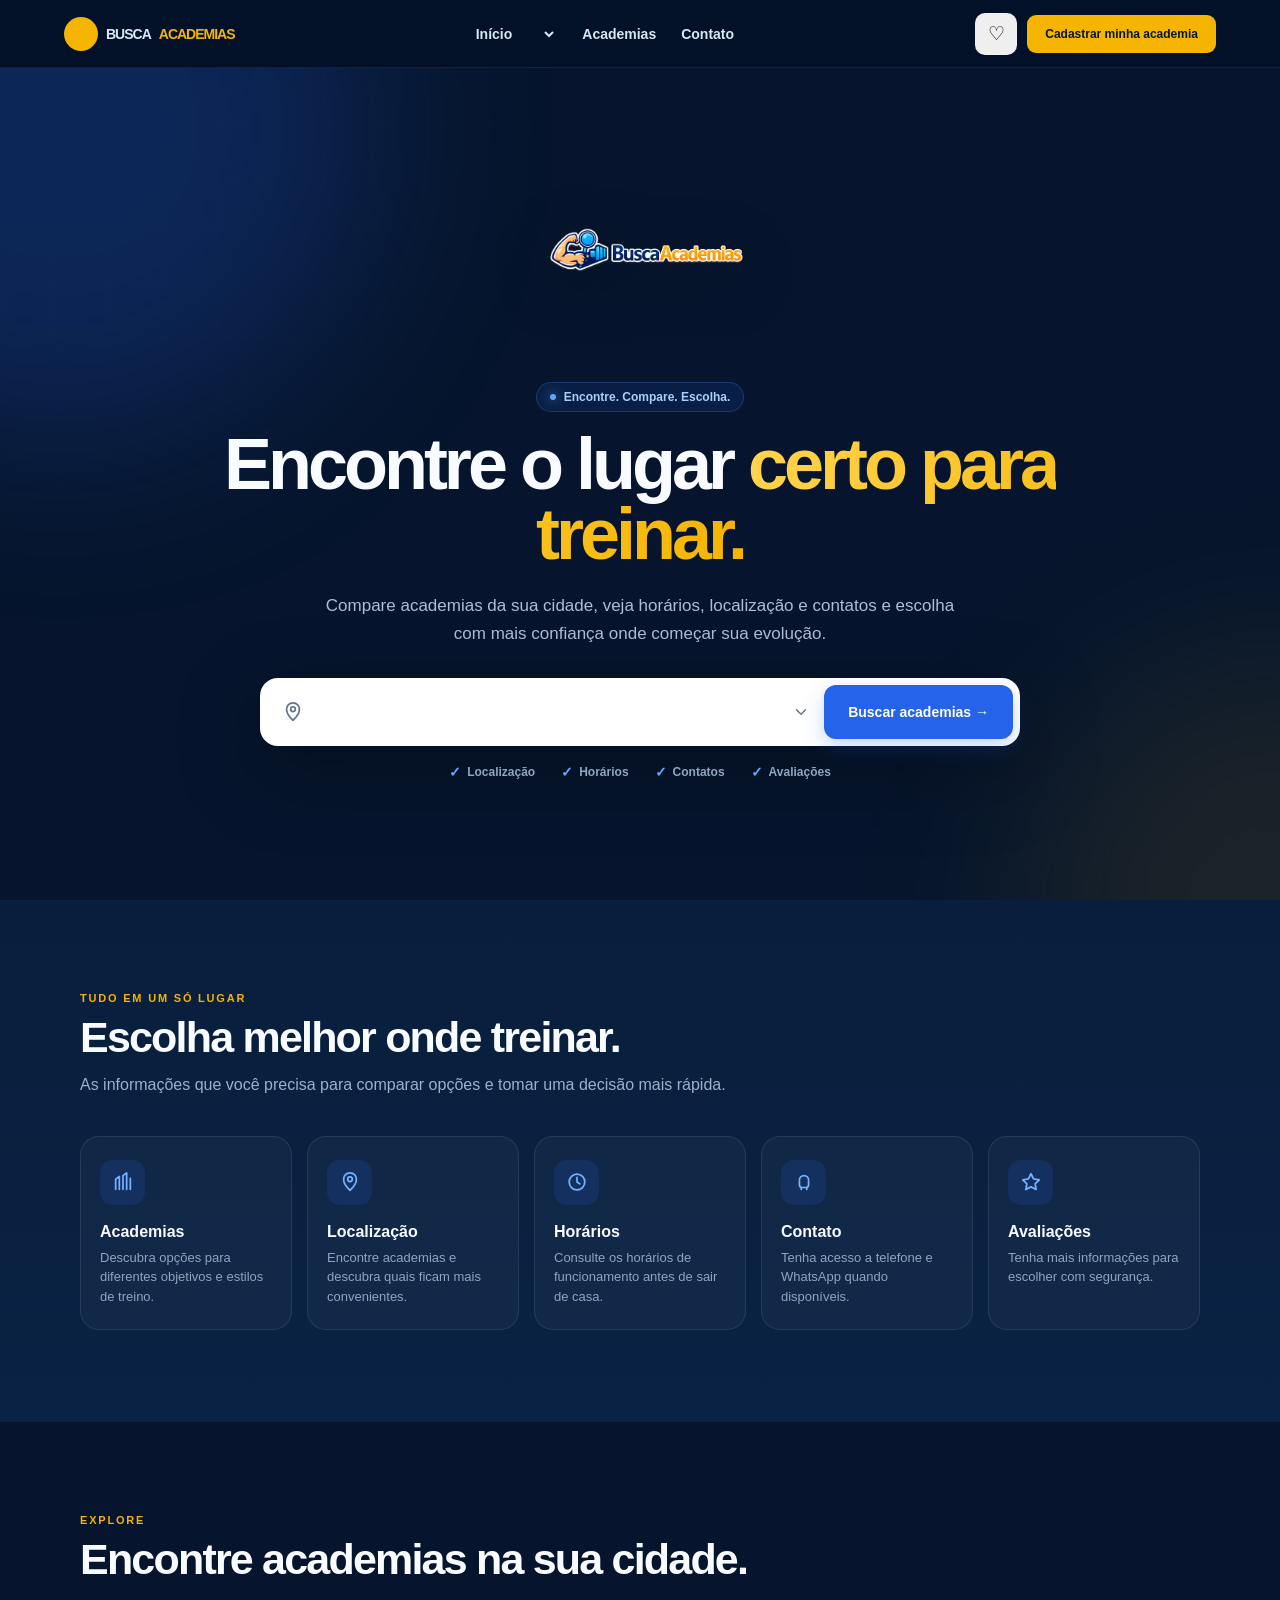
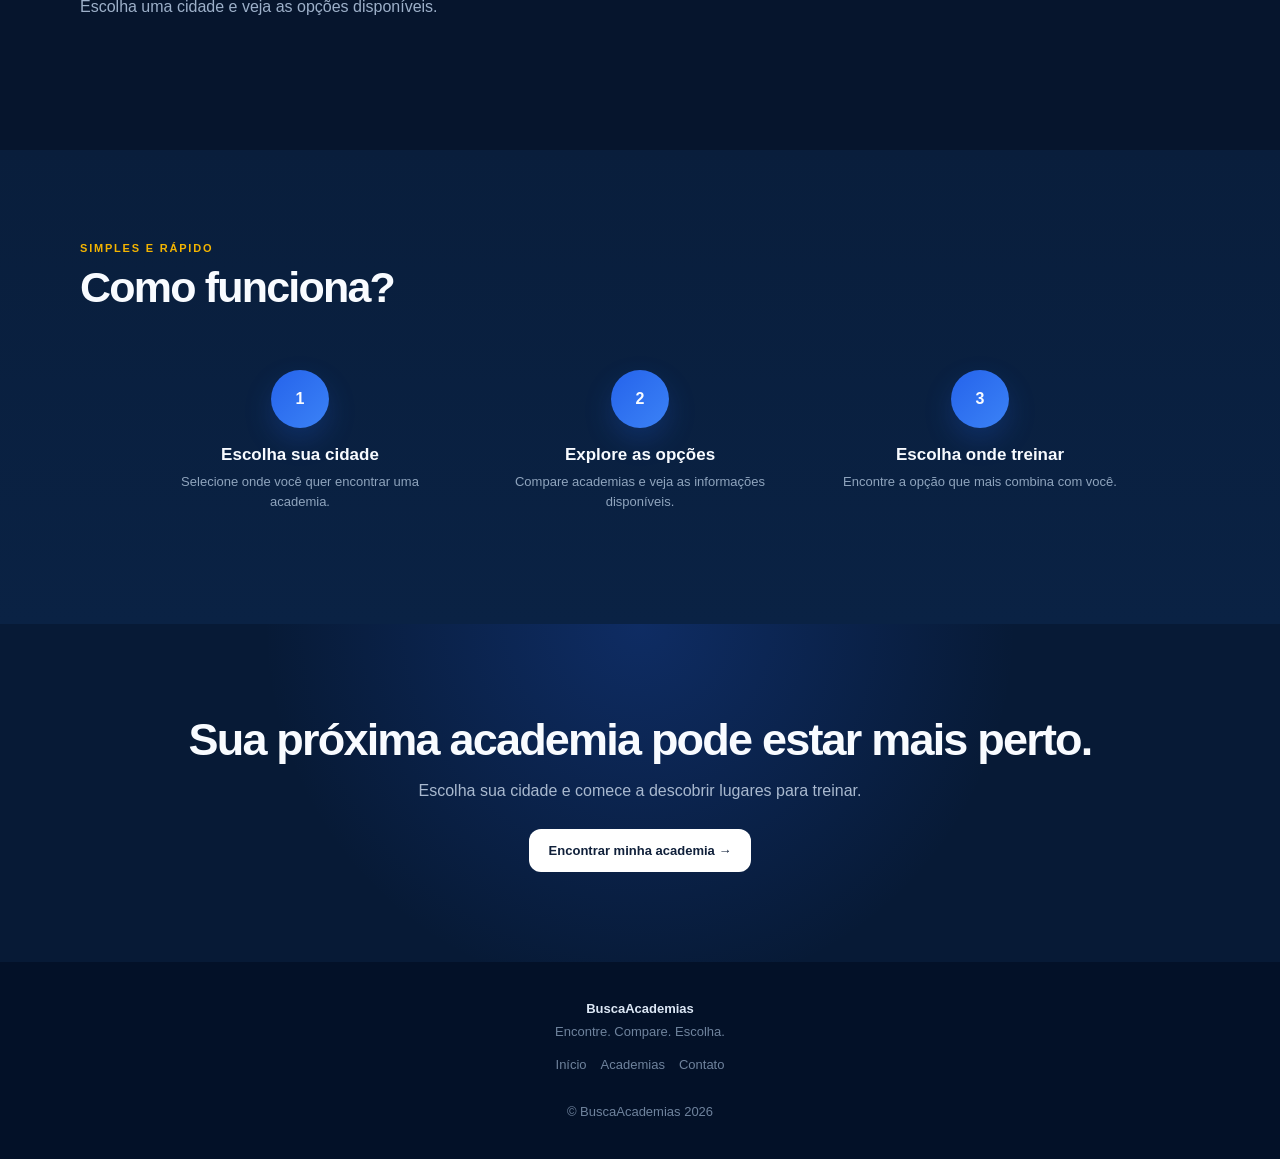
==== index.html @ 65a68eb3 "Update index.html" ====
<!DOCTYPE html>
<html lang="pt-BR">

<head>
<meta charset="UTF-8">
<meta name="viewport" content="width=device-width, initial-scale=1.0">

<meta
    name="description"
    content="Encontre academias na sua cidade. Compare localização, horários, contatos e avaliações."
>

<title>BuscaAcademias | Encontre onde treinar</title>

<link rel="stylesheet" href="assets/css/style.css">
</head>


<body>


<nav class="menu">

  <a href="index.html" class="logoMenu">
    <span class="logoIcon">⌖</span>
    BUSCA<span>ACADEMIAS</span>
  </a>

  <ul>

    <li>
      <a href="index.html">Início</a>
    </li>

    <li>
      <select id="cidade" onchange="abrirCidade(this.value)" aria-label="Escolha uma cidade">
      </select>
    </li>

    <li>
      <a href="#academias">Academias</a>
    </li>

    <li>
      <a href="#contato">Contato</a>
    </li>

  </ul>

  <div class="menuDireita">

    <button
      type="button"
      class="favoritoMenu"
      aria-label="Favoritar esta cidade"
      onclick="alternarFavorito()"
    >
      ♡
    </button>

    <a href="#contato" class="cadastrar">
      Cadastrar minha academia
    </a>

  </div>

</nav>



<main>


<section class="hero" id="buscar">

  <div class="gridGlow"></div>

  <div class="heroContent">

    <div class="logoCentral">
      <img src="logo.png" alt="BuscaAcademias">
    </div>

    <div class="badge">
      <i></i>
      Encontre. Compare. Escolha.
    </div>

    <h1>
      Encontre o lugar
      <span>certo para treinar.</span>
    </h1>

    <p class="heroText">
      Compare academias da sua cidade, veja horários, localização
      e contatos e escolha com mais confiança onde começar sua evolução.
    </p>

    <div class="searchBox">

      <div class="searchIcon" aria-hidden="true">
        <svg viewBox="0 0 24 24">
          <path d="M12 21s7-6.2 7-12A7 7 0 0 0 5 9c0 5.8 7 12 7 12Z"/>
          <circle cx="12" cy="9" r="2.5"/>
        </svg>
      </div>

      <select id="cidadePrincipal" aria-label="Escolha sua cidade">
      </select>

      <button class="searchBtn" onclick="buscarAcademias()">
        Buscar academias →
      </button>

    </div>

    <div class="trust">
      <span><b>✓</b> Localização</span>
      <span><b>✓</b> Horários</span>
      <span><b>✓</b> Contatos</span>
      <span><b>✓</b> Avaliações</span>
    </div>

  </div>

</section>



<section class="section dark">

  <div class="sectionHead">
    <div class="kicker">Tudo em um só lugar</div>
    <h2>Escolha melhor onde treinar.</h2>
    <p>As informações que você precisa para comparar opções e tomar uma decisão mais rápida.</p>
  </div>

  <div class="features">

    <article class="feature">
      <div class="icon">
        <svg viewBox="0 0 24 24"><path d="M4 20V9l4-3v14M12 20V5l4-3v18M20 20V8"/></svg>
      </div>
      <h3>Academias</h3>
      <p>Descubra opções para diferentes objetivos e estilos de treino.</p>
    </article>

    <article class="feature">
      <div class="icon">
        <svg viewBox="0 0 24 24">
          <path d="M12 21s7-6.2 7-12A7 7 0 0 0 5 9c0 5.8 7 12 7 12Z"/>
          <circle cx="12" cy="9" r="2.5"/>
        </svg>
      </div>
      <h3>Localização</h3>
      <p>Encontre academias e descubra quais ficam mais convenientes.</p>
    </article>

    <article class="feature">
      <div class="icon">
        <svg viewBox="0 0 24 24"><circle cx="12" cy="12" r="8.5"/><path d="M12 7v5l3 2"/></svg>
      </div>
      <h3>Horários</h3>
      <p>Consulte os horários de funcionamento antes de sair de casa.</p>
    </article>

    <article class="feature">
      <div class="icon">
        <svg viewBox="0 0 24 24">
          <path d="M7 10a5 5 0 0 1 10 0v5a3 3 0 0 1-3 3H10a3 3 0 0 1-3-3v-5Z"/>
          <path d="M9 18v2M15 18v2"/>
        </svg>
      </div>
      <h3>Contato</h3>
      <p>Tenha acesso a telefone e WhatsApp quando disponíveis.</p>
    </article>

    <article class="feature">
      <div class="icon">
        <svg viewBox="0 0 24 24"><path d="m12 3 2.8 5.7 6.2.9-4.5 4.4 1.1 6.2-5.6-2.9-5.6 2.9 1.1-6.2L3 9.6l6.2-.9L12 3Z"/></svg>
      </div>
      <h3>Avaliações</h3>
      <p>Tenha mais informações para escolher com segurança.</p>
    </article>

  </div>

</section>



<section class="section" id="academias">

  <div class="sectionHead">
    <div class="kicker">Explore</div>
    <h2>Encontre academias na sua cidade.</h2>
    <p>Escolha uma cidade e veja as opções disponíveis.</p>
  </div>

  <div class="cities" id="citiesGrid">
  </div>

</section>



<section class="section dark" id="como-funciona">

  <div class="sectionHead">
    <div class="kicker">Simples e rápido</div>
    <h2>Como funciona?</h2>
  </div>

  <div class="steps">

    <article class="step">
      <div class="number">1</div>
      <h3>Escolha sua cidade</h3>
      <p>Selecione onde você quer encontrar uma academia.</p>
    </article>

    <article class="step">
      <div class="number">2</div>
      <h3>Explore as opções</h3>
      <p>Compare academias e veja as informações disponíveis.</p>
    </article>

    <article class="step">
      <div class="number">3</div>
      <h3>Escolha onde treinar</h3>
      <p>Encontre a opção que mais combina com você.</p>
    </article>

  </div>

</section>



<section class="cta" id="contato">

  <h2>Sua próxima academia pode estar mais perto.</h2>

  <p>Escolha sua cidade e comece a descobrir lugares para treinar.</p>

  <a class="ctaBtn" href="#buscar">
    Encontrar minha academia →
  </a>

</section>


</main>



<footer>

  <strong>BuscaAcademias</strong>
  <br>
  Encontre. Compare. Escolha.

  <nav aria-label="Links do rodapé">
    <a href="index.html">Início</a>
    <a href="#academias">Academias</a>
    <a href="#contato">Contato</a>
  </nav>

  <br>
  ©️ BuscaAcademias 2026

</footer>


<script src="assets/js/cidades-data.js"></script>
<script src="assets/js/site.js"></script>

</body>
</html>
---- assets/css/style.css ----
:root{
  --bg:#06152d;
  --bg2:#081d3b;
  --panel:#0c2549;
  --panel2:#102f59;
  --text:#f8fbff;
  --muted:#9db0c9;
  --blue:#2563eb;
  --blue2:#3b82f6;
  --yellow:#f4b400;
  --yellow2:#ffc928;
  --line:rgba(255,255,255,.09);
  --shadow:0 24px 80px rgba(0,0,0,.34);
}

*{
  margin:0;
  padding:0;
  box-sizing:border-box;
}

html{
  scroll-behavior:smooth;
}

body{
  font-family:Arial, Helvetica, sans-serif;
  background:var(--bg);
  color:var(--text);
  overflow-x:hidden;
}

a{
  text-decoration:none;
  color:inherit;
}

button,
select,
input{
  font:inherit;
}

button{
  cursor:pointer;
}

.menu{
  position:sticky;
  top:0;
  z-index:1000;
  min-height:68px;
  padding:0 5%;
  display:flex;
  align-items:center;
  justify-content:space-between;
  background:rgba(3,17,40,.94);
  backdrop-filter:blur(16px);
  border-bottom:1px solid rgba(255,255,255,.07);
}

.logoMenu{
  display:flex;
  align-items:center;
  gap:8px;
  font-size:25px;
  font-weight:900;
  letter-spacing:-1px;
  white-space:nowrap;
}

.logoIcon{
  width:34px;
  height:34px;
  display:grid;
  place-items:center;
  border-radius:50%;
  background:var(--yellow);
  color:#06162f;
  font-size:18px;
}

.logoMenu span{
  color:var(--yellow);
}

.menu ul{
  list-style:none;
  display:flex;
  align-items:center;
  justify-content:center;
  gap:25px;
  margin-left:auto;
  margin-right:auto;
}

.menu a,
#cidade{
  color:#dbe6f5;
  font-size:14px;
  font-weight:700;
  transition:.2s;
}

.menu a:hover{
  color:var(--yellow);
}

.menu a.ativo{
  color:var(--yellow);
}

#cidade{
  background:transparent;
  border:none;
  outline:none;
  cursor:pointer;
}

#cidade option{
  color:#111;
  background:#fff;
}

.menuDireita{
  display:flex;
  align-items:center;
  gap:10px;
}

.favoritoMenu{
  width:42px;
  height:42px;
  display:grid;
  place-items:center;
  border:1px solid rgba(255,255,255,.14);
  border-radius:10px;
  font-size:19px;
  transition:.2s;
}

.favoritoMenu:hover{
  border-color:var(--yellow);
  color:var(--yellow);
}

.favoritoMenu.ativo{
  border-color:var(--yellow);
  color:var(--yellow);
  background:rgba(244,180,0,.12);
}

.cadastrar{
  padding:12px 18px;
  border-radius:9px;
  background:var(--yellow);
  color:#07162e !important;
  font-size:12px !important;
  font-weight:900 !important;
  white-space:nowrap;
}

.cadastrar:hover{
  background:var(--yellow2);
}

.hero{
  position:relative;
  min-height:calc(100vh - 68px);
  display:flex;
  align-items:center;
  justify-content:center;
  padding:70px 20px 90px;
  text-align:center;
  overflow:hidden;
}

.hero:before,
.hero:after{
  content:"";
  position:absolute;
  border-radius:50%;
  pointer-events:none;
  filter:blur(90px);
}

.hero:before{
  width:620px;
  height:620px;
  left:-250px;
  top:-250px;
  background:rgba(37,99,235,.22);
}

.hero:after{
  width:520px;
  height:520px;
  right:-260px;
  bottom:-270px;
  background:rgba(244,180,0,.09);
}

.gridGlow{
  position:absolute;
  inset:0;
  opacity:.32;
  background-image:
    linear-gradient(rgba(255,255,255,.025) 1px, transparent 1px),
    linear-gradient(90deg, rgba(255,255,255,.025) 1px, transparent 1px);
  background-size:54px 54px;
  mask-image:linear-gradient(to bottom, black, transparent 78%);
}

.heroContent{
  position:relative;
  z-index:2;
  width:min(980px,100%);
}

.logoCentral img{
  width:290px;
  max-width:70vw;
  height:auto;
  display:block;
  margin:0 auto 20px;
  filter:drop-shadow(0 14px 30px rgba(0,0,0,.25));
}

.badge{
  display:inline-flex;
  align-items:center;
  gap:8px;
  padding:7px 13px;
  border:1px solid rgba(96,165,250,.22);
  background:rgba(37,99,235,.12);
  border-radius:999px;
  color:#a9ceff;
  font-size:12px;
  font-weight:800;
  margin-bottom:17px;
}

.badge i{
  width:6px;
  height:6px;
  border-radius:50%;
  background:#60a5fa;
  box-shadow:0 0 12px #60a5fa;
}

h1{
  max-width:900px;
  margin:0 auto;
  font-size:clamp(43px,6vw,72px);
  line-height:.98;
  letter-spacing:-4px;
  font-weight:900;
}

h1 span{
  color:var(--yellow);
  background:linear-gradient(90deg,#ffd34d,var(--yellow));
  -webkit-background-clip:text;
  background-clip:text;
  color:transparent;
}

.heroText{
  max-width:650px;
  margin:22px auto 30px;
  color:#aebed3;
  font-size:17px;
  line-height:1.65;
}

.searchBox{
  width:min(760px,100%);
  margin:auto;
  padding:7px;
  display:flex;
  align-items:center;
  text-align:left;
  background:#fff;
  border-radius:18px;
  box-shadow:var(--shadow);
  transition:.25s;
}

.searchBox:focus-within{
  transform:translateY(-2px);
  box-shadow:0 28px 90px rgba(0,0,0,.44);
}

.searchIcon{
  width:52px;
  display:flex;
  align-items:center;
  justify-content:center;
  color:#64748b;
  font-size:21px;
}

.searchBox select{
  flex:1;
  min-width:0;
  height:54px;
  border:0;
  outline:0;
  background:#fff;
  color:#172033;
  font-size:15px;
  font-weight:750;
  appearance:none;
  padding-right:42px;
  background-image:url("data:image/svg+xml,%3Csvg xmlns='http://www.w3.org/2000/svg' width='18' height='18' viewBox='0 0 24 24' fill='none' stroke='%2364758b' stroke-width='2' stroke-linecap='round' stroke-linejoin='round'%3E%3Cpath d='m6 9 6 6 6-6'/%3E%3C/svg%3E");
  background-repeat:no-repeat;
  background-position:right 14px center;
}

.searchBtn{
  height:54px;
  padding:0 24px;
  border:0;
  border-radius:12px;
  background:var(--blue);
  color:#fff;
  font-weight:850;
  font-size:14px;
  transition:.2s;
  box-shadow:0 8px 20px rgba(37,99,235,.25);
}

.searchBtn:hover{
  background:var(--blue2);
  transform:translateY(-1px);
}

.trust{
  margin-top:18px;
  display:flex;
  justify-content:center;
  flex-wrap:wrap;
  gap:18px 26px;
  color:#8fa5c1;
  font-size:12px;
  font-weight:650;
}

.trust span{
  display:inline-flex;
  align-items:center;
  gap:6px;
}

.trust b{
  color:#65a8ff;
  font-size:14px;
}

.section{
  padding:92px 6%;
}

.section.dark{
  background:linear-gradient(180deg,#091e3c,#0a2244);
}

.sectionHead{
  max-width:1120px;
  margin:0 auto 38px;
}

.kicker{
  color:var(--yellow);
  text-transform:uppercase;
  letter-spacing:1.8px;
  font-size:11px;
  font-weight:900;
}

.sectionHead h2{
  margin-top:9px;
  font-size:clamp(30px,4vw,43px);
  letter-spacing:-1.8px;
}

.sectionHead p{
  margin-top:10px;
  max-width:650px;
  color:var(--muted);
  line-height:1.6;
}

.features{
  max-width:1120px;
  margin:auto;
  display:grid;
  grid-template-columns:repeat(5,1fr);
  gap:15px;
}

.feature{
  padding:23px 19px;
  background:rgba(255,255,255,.035);
  border:1px solid var(--line);
  border-radius:19px;
  transition:.25s;
  min-height:185px;
}

.feature:hover{
  transform:translateY(-6px);
  border-color:rgba(96,165,250,.25);
  background:rgba(255,255,255,.055);
}

.icon{
  width:45px;
  height:45px;
  border-radius:13px;
  display:grid;
  place-items:center;
  background:rgba(37,99,235,.15);
  color:#75b2ff;
  margin-bottom:18px;
  font-size:20px;
}

.icon svg,
.cityIcon svg,
.searchIcon svg{
  width:22px;
  height:22px;
  stroke:currentColor;
  fill:none;
  stroke-width:1.9;
  stroke-linecap:round;
  stroke-linejoin:round;
}

.cityIcon svg{
  width:23px;
  height:23px;
}

.searchIcon svg{
  width:22px;
  height:22px;
}

.feature h3{
  font-size:16px;
  margin-bottom:7px;
}

.feature p{
  color:#8fa4be;
  font-size:13px;
  line-height:1.5;
}

.cities{
  max-width:1120px;
  margin:auto;
  display:grid;
  grid-template-columns:repeat(2,1fr);
  gap:18px;
}

.city{
  display:flex;
  align-items:center;
  justify-content:space-between;
  gap:20px;
  padding:25px;
  background:linear-gradient(135deg,#0d294f,#0b2345);
  border:1px solid var(--line);
  border-radius:20px;
  transition:.25s;
}

.city:hover{
  transform:translateY(-4px);
  border-color:rgba(96,165,250,.25);
}

.cityInfo{
  display:flex;
  align-items:center;
  gap:15px;
}

.cityIcon{
  width:55px;
  height:55px;
  display:grid;
  place-items:center;
  border-radius:15px;
  background:#173861;
  font-size:21px;
}

.city h3{
  font-size:18px;
}

.city p{
  margin-top:3px;
  color:#8fa5c0;
  font-size:13px;
}

.cityBtn{
  padding:11px 15px;
  background:var(--blue);
  border-radius:10px;
  font-size:12px;
  font-weight:850;
  white-space:nowrap;
}

.steps{
  max-width:1000px;
  margin:auto;
  display:grid;
  grid-template-columns:repeat(3,1fr);
  gap:20px;
}

.step{
  text-align:center;
  padding:20px 15px;
}

.number{
  width:58px;
  height:58px;
  margin:0 auto 17px;
  border-radius:50%;
  display:grid;
  place-items:center;
  background:linear-gradient(135deg,#2563eb,#3b82f6);
  font-weight:900;
  box-shadow:0 12px 28px rgba(37,99,235,.22);
}

.step h3{
  font-size:17px;
  margin-bottom:7px;
}

.step p{
  color:#8fa4bd;
  font-size:13px;
  line-height:1.55;
}

.cta{
  position:relative;
  overflow:hidden;
  text-align:center;
  padding:90px 20px;
  background:radial-gradient(circle at 50% 0,rgba(37,99,235,.25),transparent 52%),#071a36;
}

.cta h2{
  font-size:clamp(30px,4vw,45px);
  letter-spacing:-1.8px;
}

.cta p{
  max-width:600px;
  margin:12px auto 25px;
  color:#a9b9cf;
  line-height:1.6;
}

.ctaBtn{
  display:inline-flex;
  padding:14px 20px;
  border-radius:12px;
  background:#fff;
  color:#10203a;
  font-weight:850;
  font-size:13px;
  transition:.2s;
}

.ctaBtn:hover{
  transform:translateY(-2px);
  box-shadow:0 15px 35px rgba(0,0,0,.25);
}

footer{
  padding:35px 20px;
  text-align:center;
  background:#031128;
  color:#6f839d;
  font-size:13px;
  line-height:1.8;
}

footer strong{
  color:#dce7f5;
}

footer nav{
  margin-top:10px;
  display:flex;
  justify-content:center;
  flex-wrap:wrap;
  gap:14px;
}

footer nav a:hover{
  color:var(--yellow);
}

@keyframes heroIn{
  from{opacity:0;transform:translateY(14px);}
  to{opacity:1;transform:translateY(0);}
}

.heroContent > *{
  animation:heroIn .7s ease both;
}

.heroContent > *:nth-child(2){animation-delay:.06s;}
.heroContent > *:nth-child(3){animation-delay:.12s;}
.heroContent > *:nth-child(4){animation-delay:.18s;}
.heroContent > *:nth-child(5){animation-delay:.24s;}
.heroContent > *:nth-child(6){animation-delay:.30s;}

.searchBtn:focus-visible,
.menu a:focus-visible,
.cityBtn:focus-visible,
.ctaBtn:focus-visible,
.menu select:focus-visible,
.searchBox select:focus-visible{
  outline:3px solid rgba(96,165,250,.55);
  outline-offset:3px;
}

@media(prefers-reduced-motion:reduce){
  html{scroll-behavior:auto;}
  *,*::before,*::after{animation:none!important;transition:none!important;}
}

@media(max-width:950px){
  .features{grid-template-columns:repeat(2,1fr);}
}

@media(max-width:900px){
  .menu{padding:14px 20px;flex-wrap:wrap;gap:14px;}
  .menu ul{order:3;width:100%;justify-content:center;gap:15px;margin:0;}
  .menuDireita{margin-left:auto;}
}

@media(max-width:700px){
  .menu{height:auto;padding:15px 18px;gap:13px;flex-wrap:wrap;}
  .logoMenu{font-size:21px;}
  .menu ul{width:100%;justify-content:center;gap:13px 18px;}
  .menu a,#cidade{font-size:12px;}
  .cadastrar{padding:10px 12px;font-size:11px !important;}
  .favoritoMenu{width:38px;height:38px;}
  .hero{min-height:auto;padding:54px 17px 70px;}
  .logoCentral img{width:255px;margin-bottom:16px;}
  .badge{margin-bottom:14px;}
  h1{letter-spacing:-2.5px;}
  .heroText{font-size:15px;line-height:1.55;}
  .searchBox{flex-direction:column;padding:9px;gap:7px;}
  .searchIcon{display:none;}
  .searchBox select{width:100%;height:48px;text-align:center;}
  .searchBtn{width:100%;height:50px;}
  .trust{flex-direction:column;gap:8px;}
  .section{padding:65px 20px;}
  .sectionHead{margin-bottom:28px;}
  .features,.cities,.steps{grid-template-columns:1fr;}
  .feature{min-height:auto;}
  .city{align-items:flex-start;flex-direction:column;}
  .cityBtn{width:100%;text-align:center;}
}

@media(max-height:750px) and (min-width:701px){
  .hero{padding-top:38px;padding-bottom:55px;}
  .logoCentral img{width:235px;margin-bottom:12px;}
  h1{font-size:54px;}
  .heroText{margin:14px auto 22px;}
}
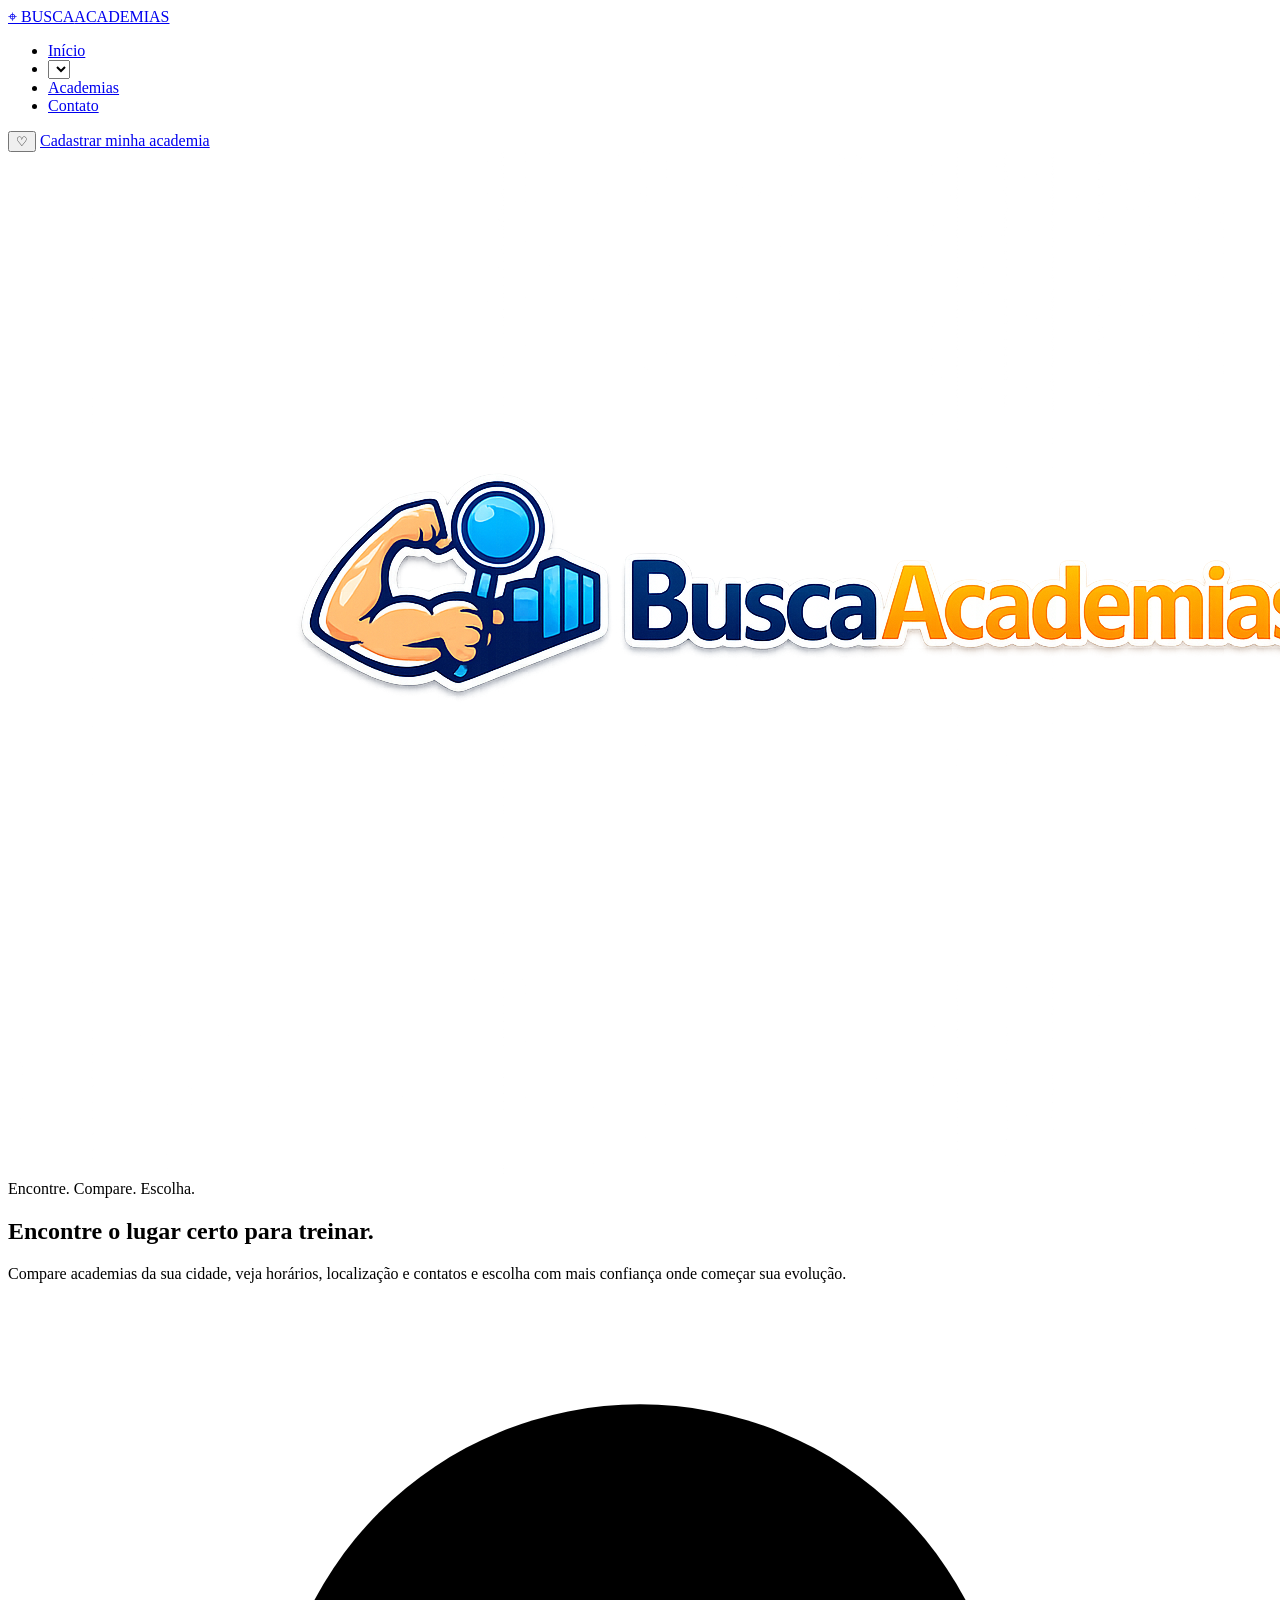
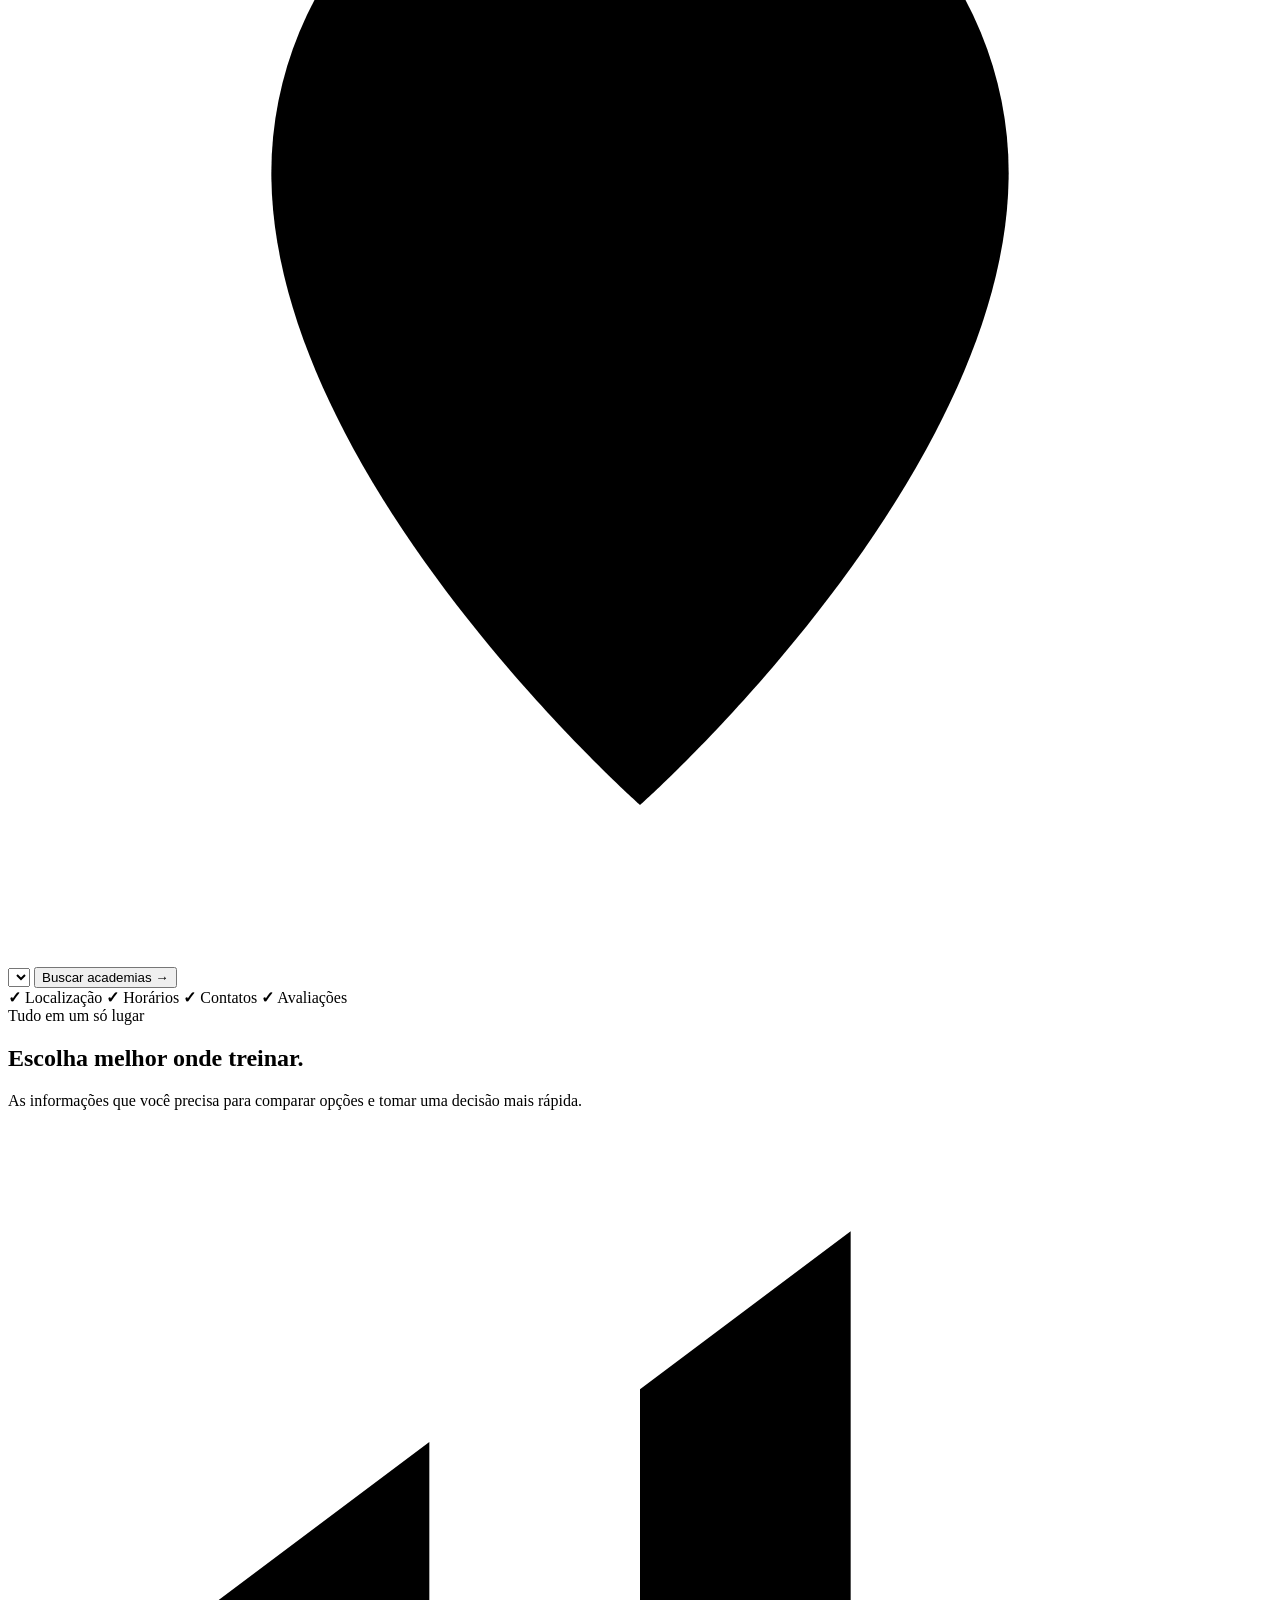
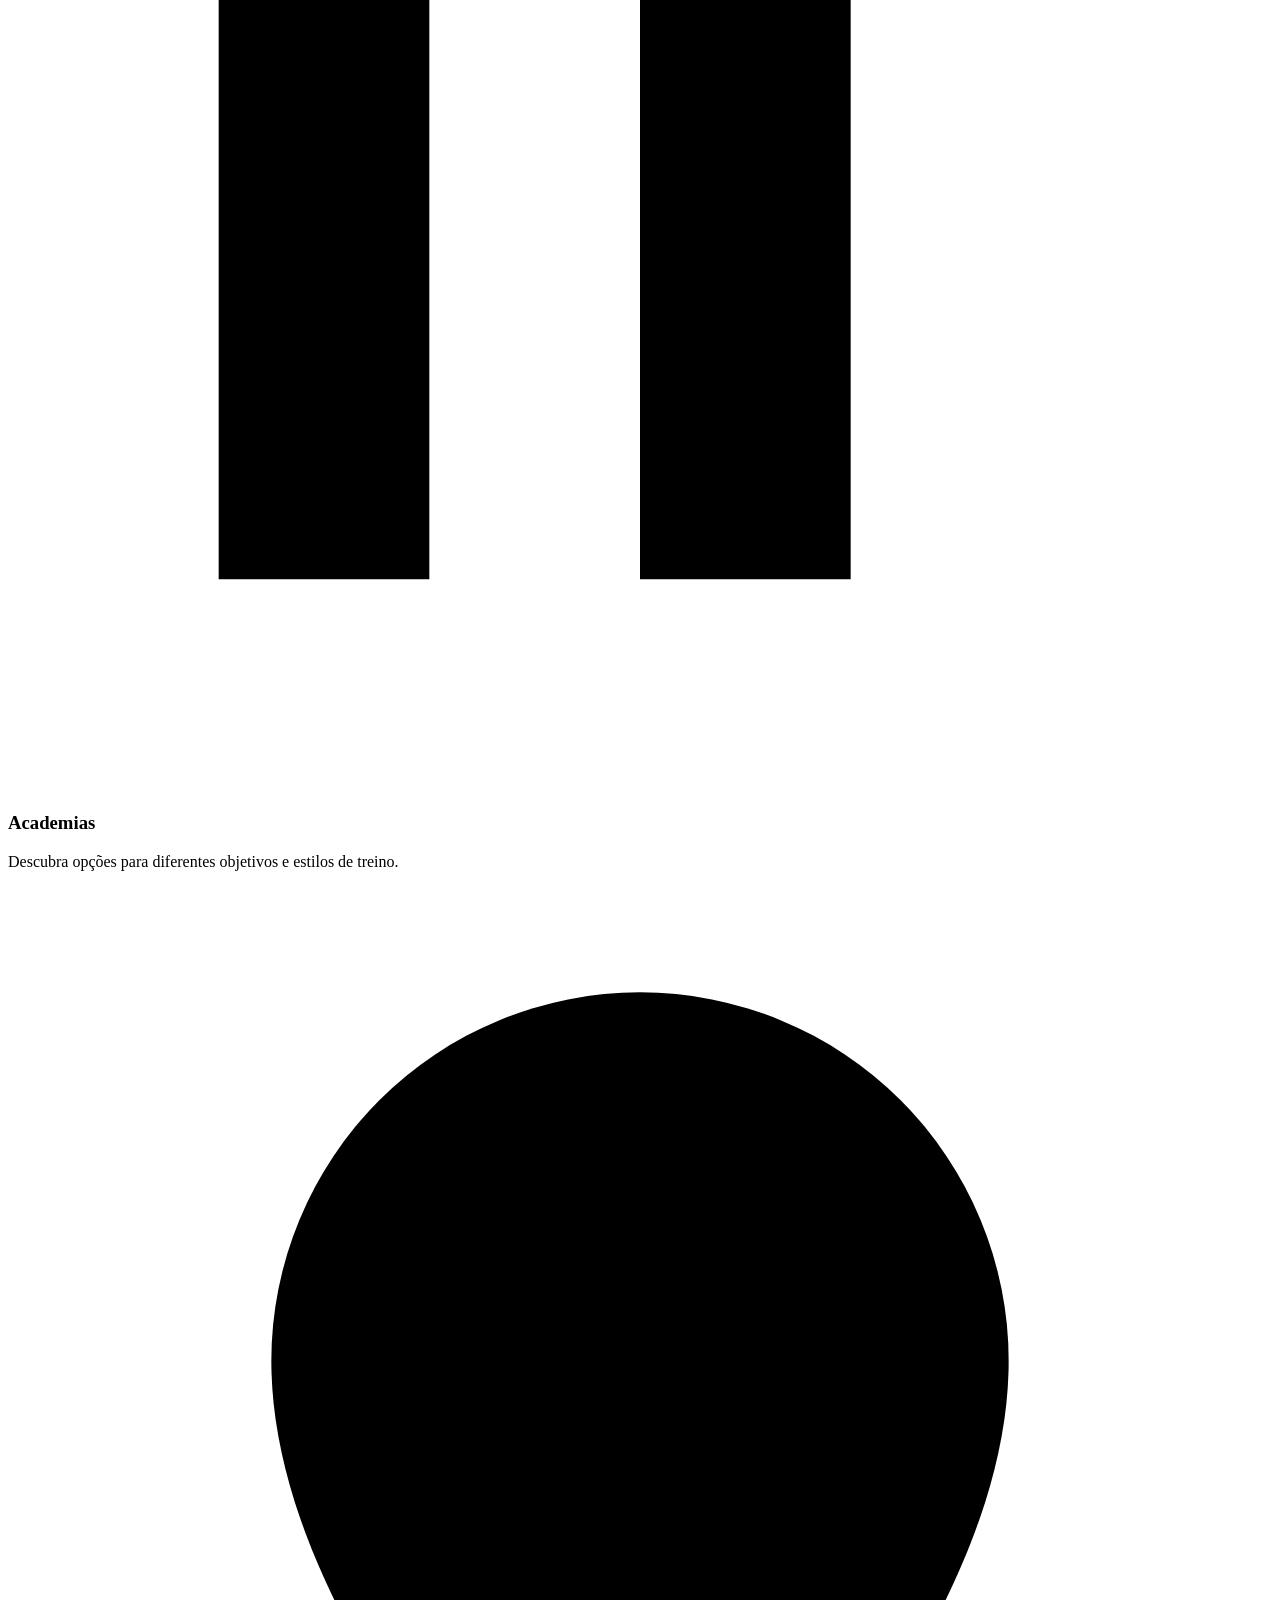
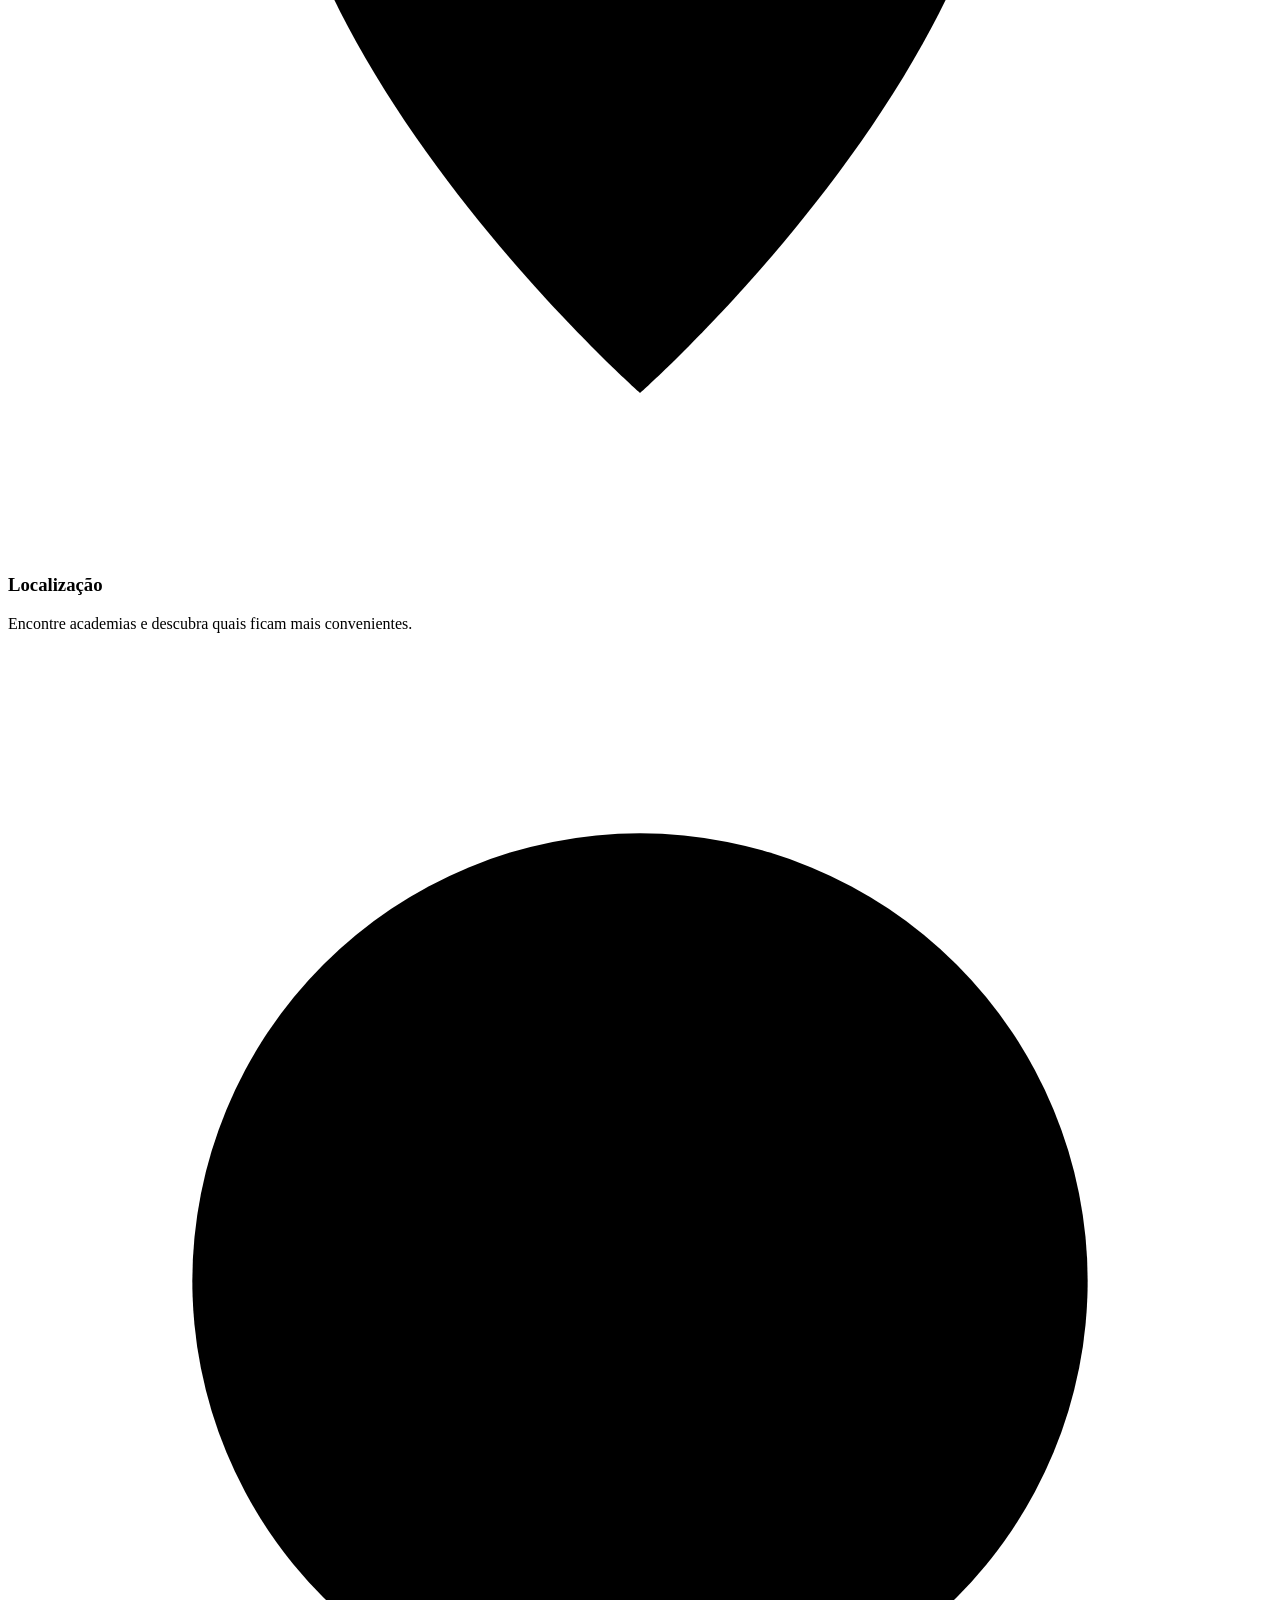
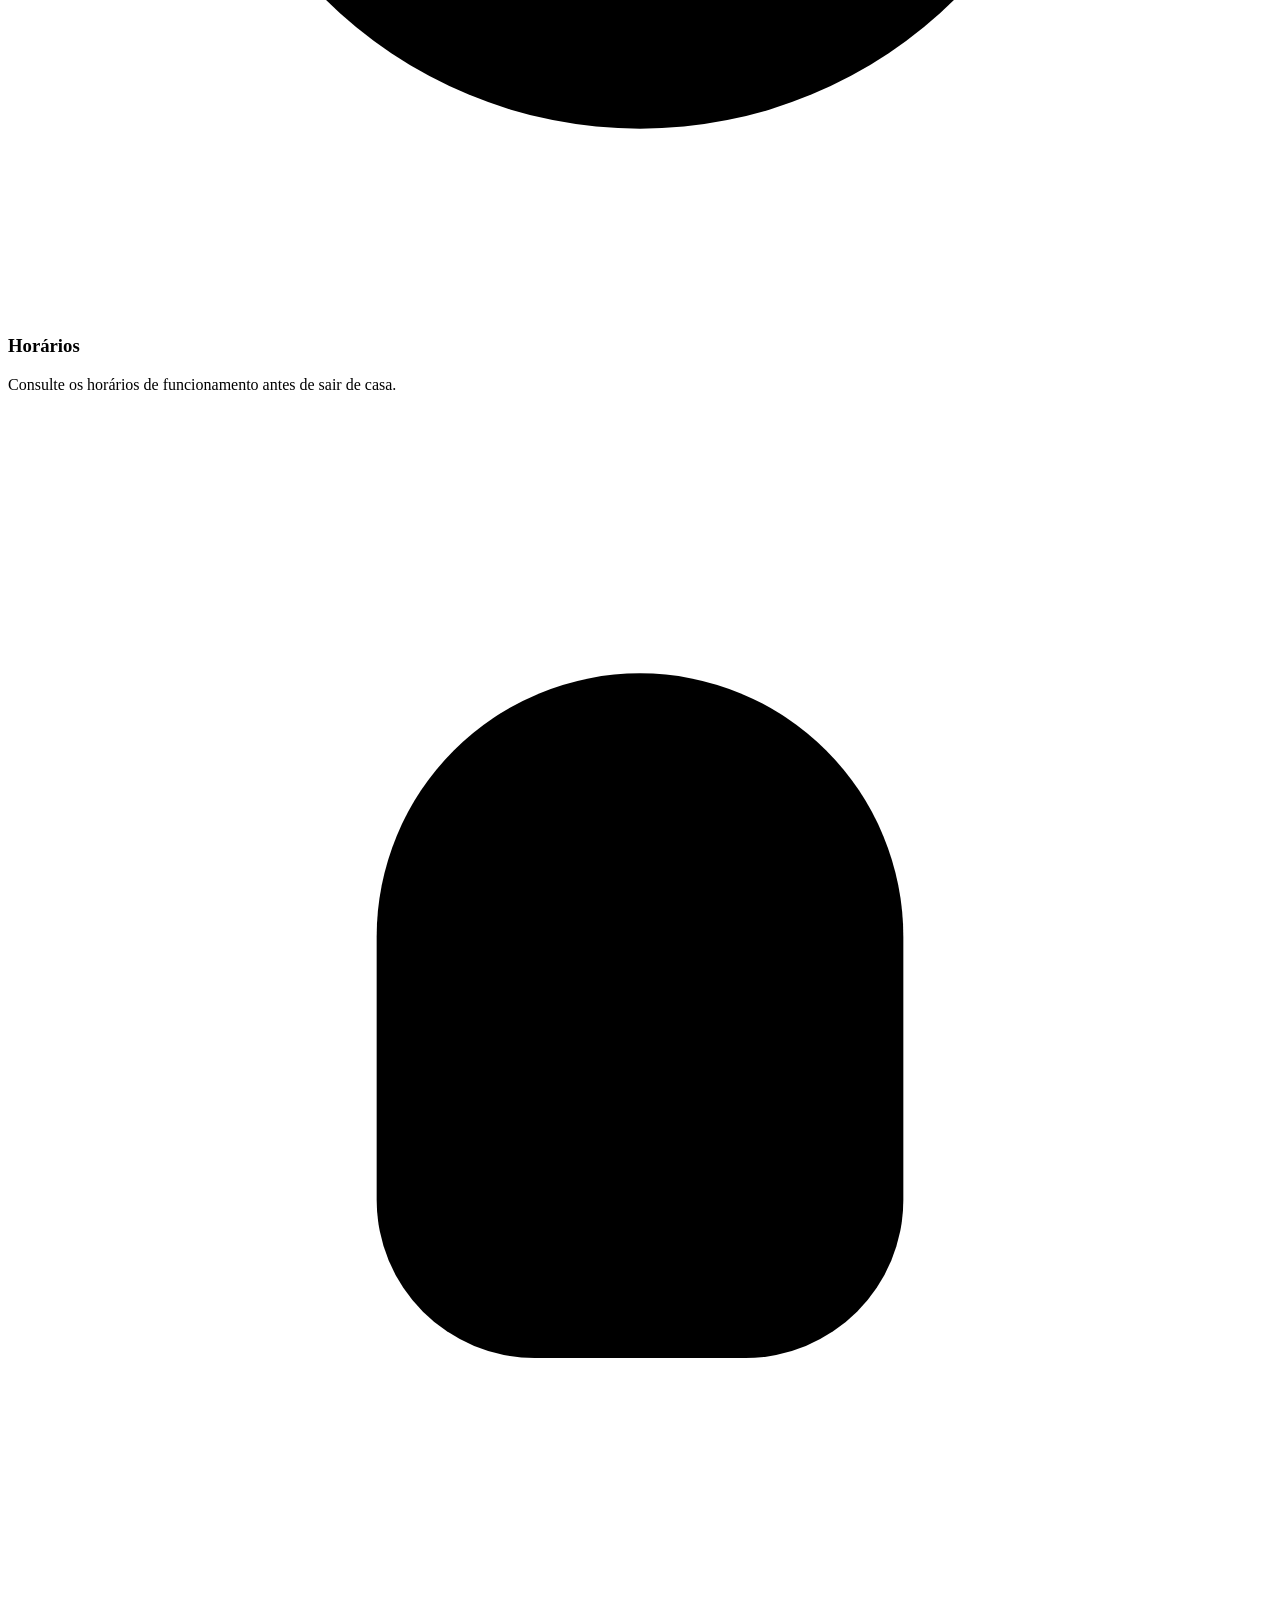
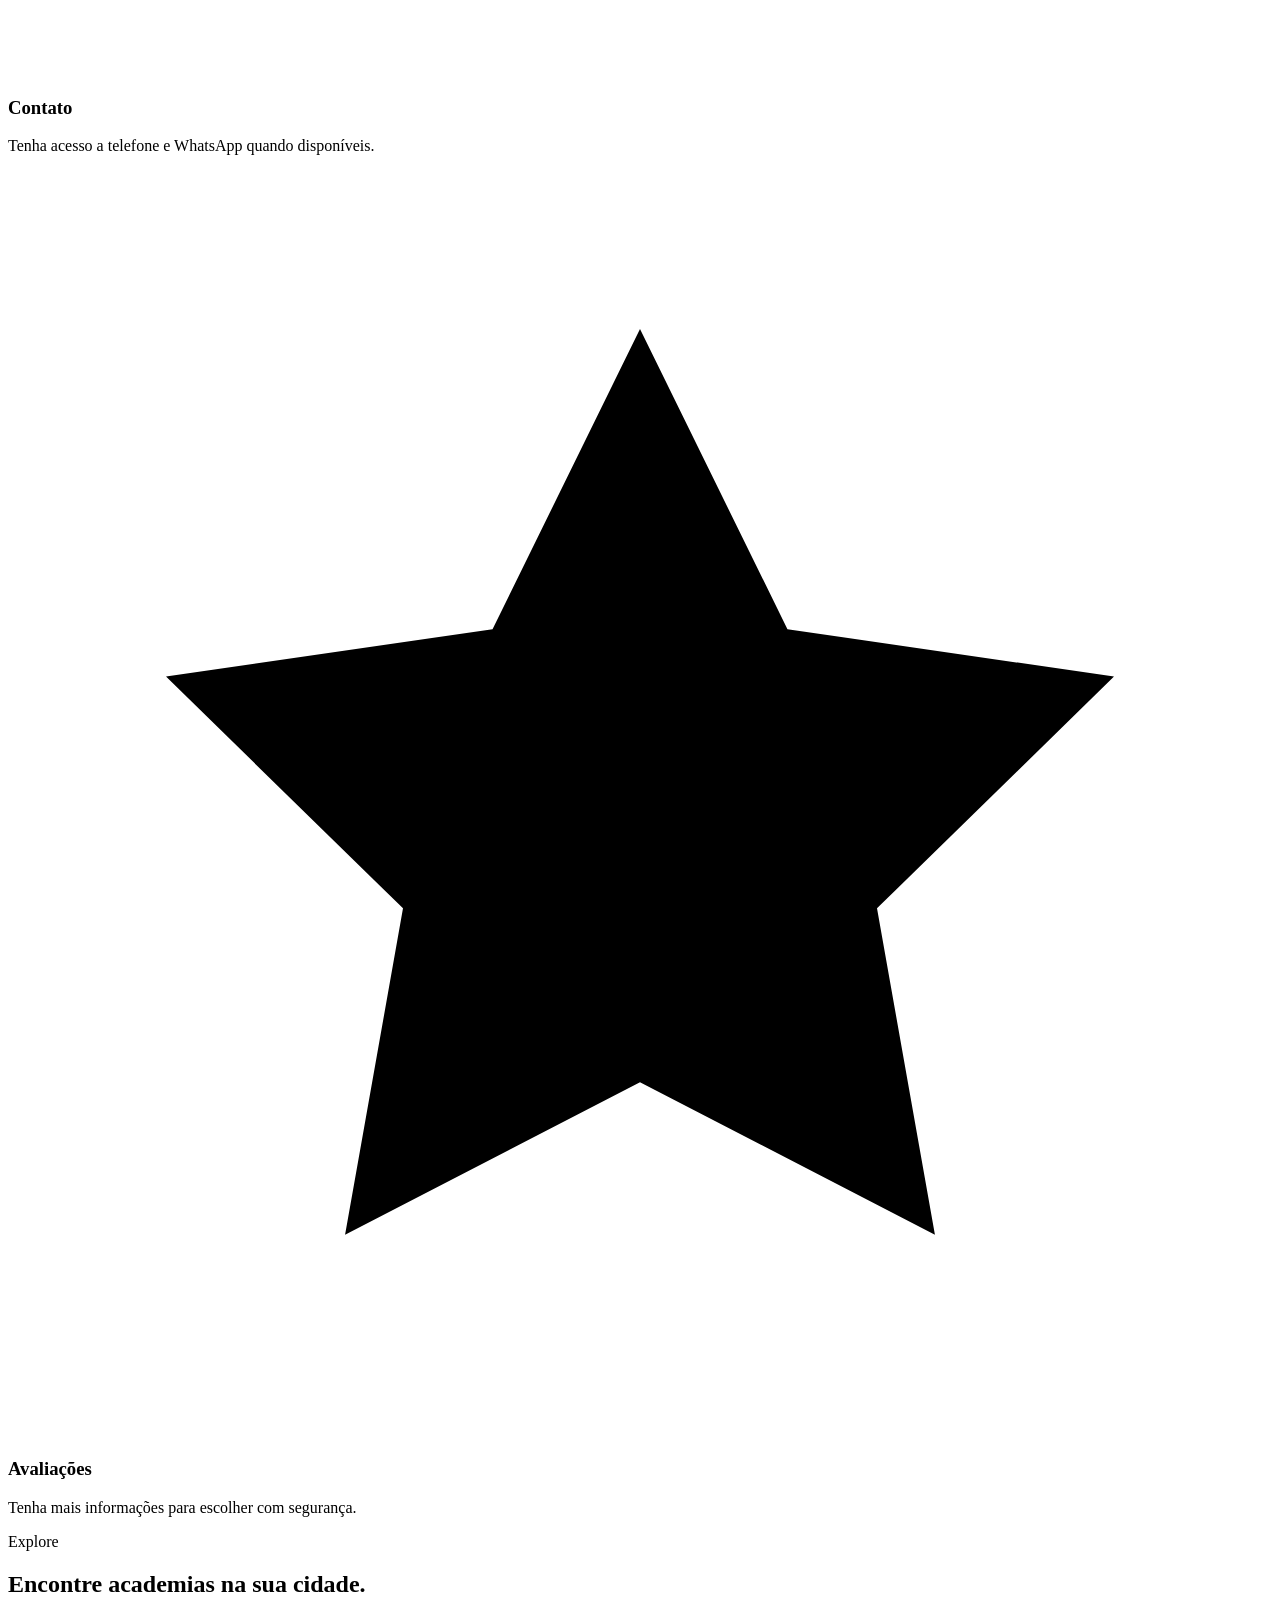
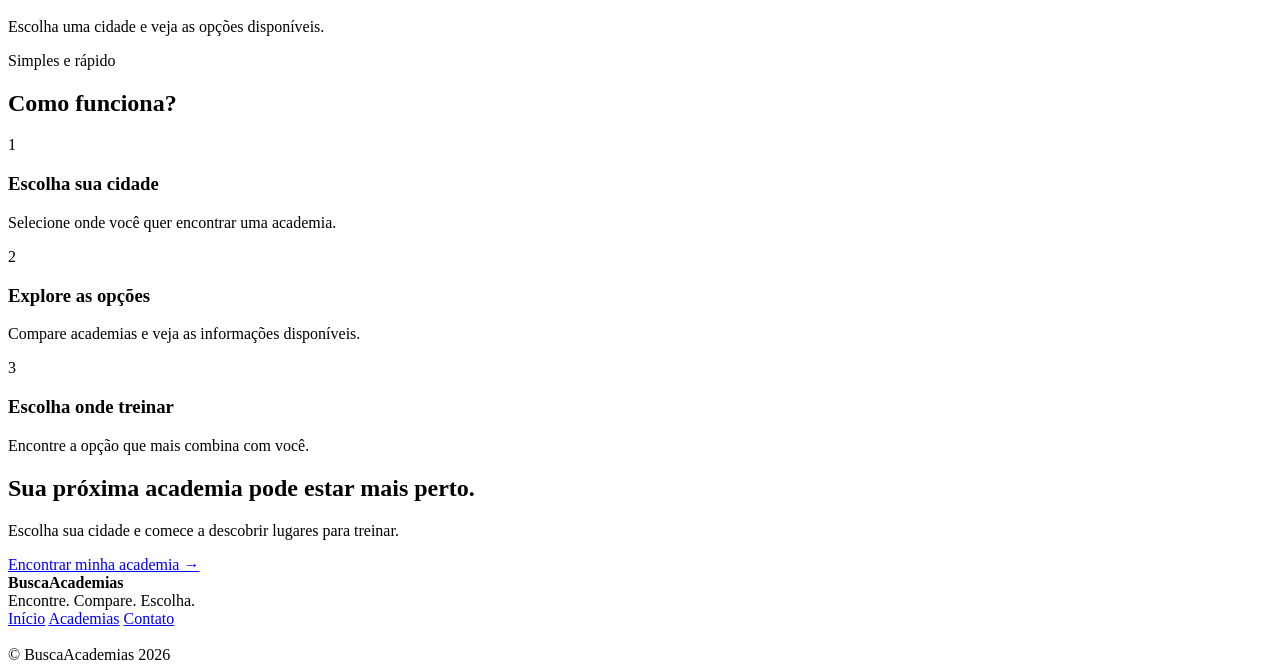
==== commit 229f1079: "Update index.html" ====
--- a/index.html
+++ b/index.html
@@ -12,7 +12,7 @@
 
 <title>BuscaAcademias | Encontre onde treinar</title>
 
-<link rel="stylesheet" href="assets/css/style.css">
+<link rel="stylesheet" href="style.css">
 </head>
 
 
@@ -272,8 +272,8 @@
 </footer>
 
 
-<script src="assets/js/cidades-data.js"></script>
-<script src="assets/js/site.js"></script>
+<script src="cidades-data.js"></script>
+<script src="site.js"></script>
 
 </body>
 </html>
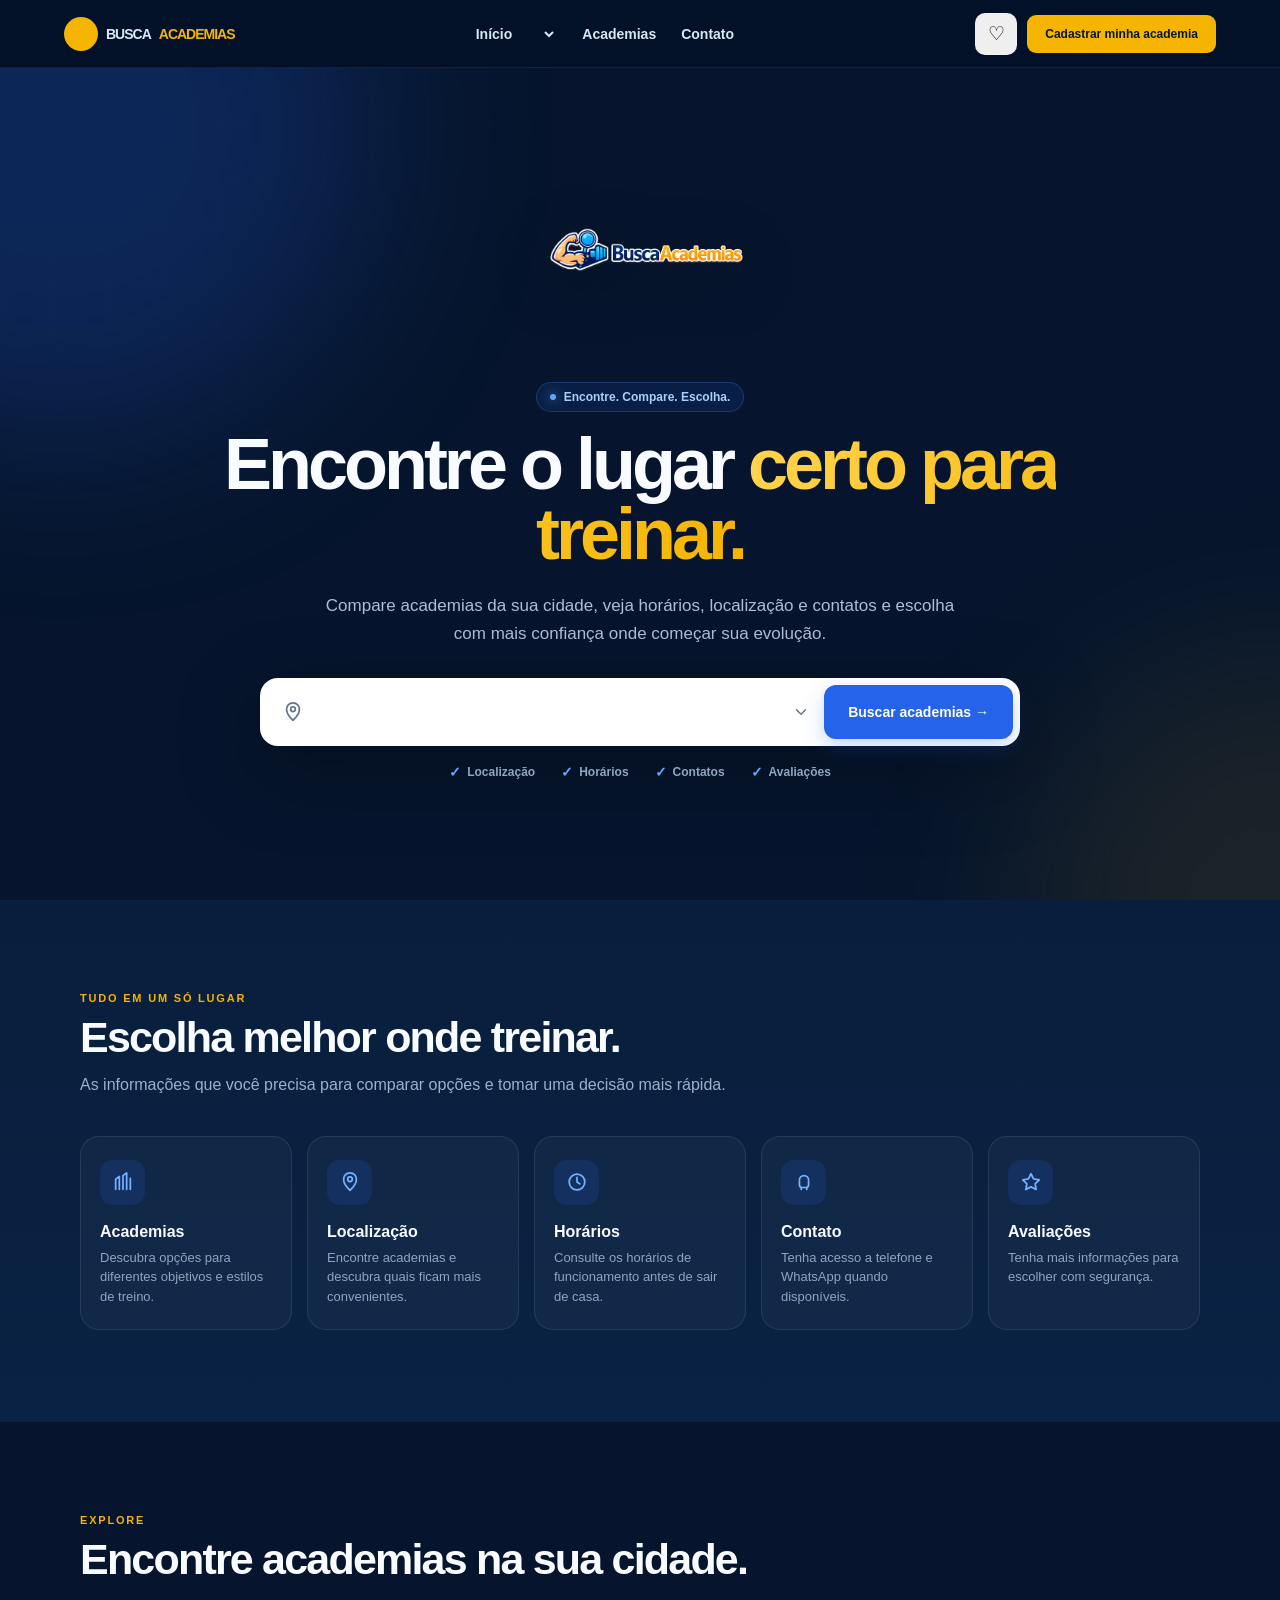
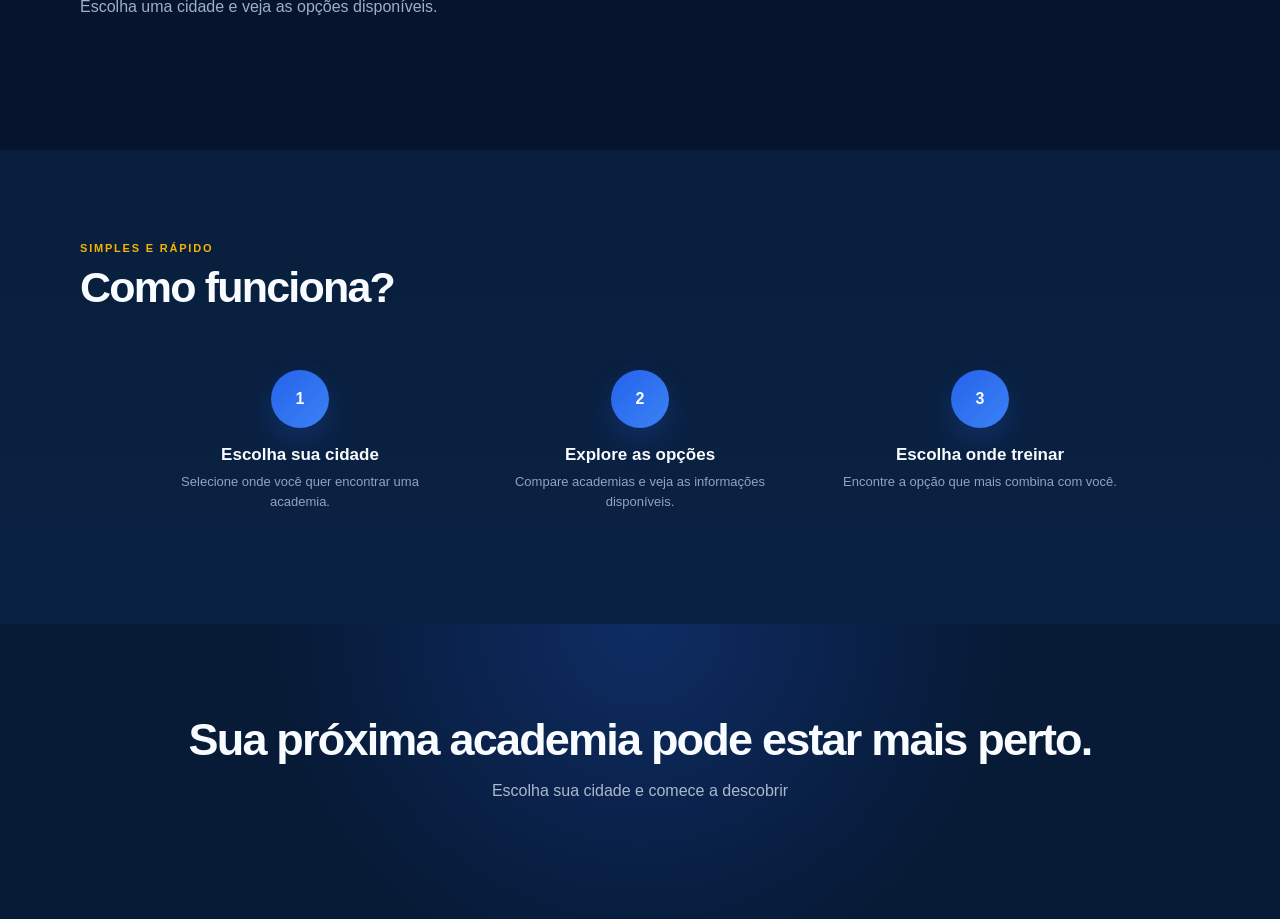
==== commit c811b3b5: "Update index.html" ====
--- a/index.html
+++ b/index.html
@@ -12,7 +12,7 @@
 
 <title>BuscaAcademias | Encontre onde treinar</title>
 
-<link rel="stylesheet" href="style.css">
+<link rel="stylesheet" href="assets/css/style.css">
 </head>
 
 
@@ -241,39 +241,4 @@
 
   <h2>Sua próxima academia pode estar mais perto.</h2>
 
-  <p>Escolha sua cidade e comece a descobrir lugares para treinar.</p>
-
-  <a class="ctaBtn" href="#buscar">
-    Encontrar minha academia →
-  </a>
-
-</section>
-
-
-</main>
-
-
-
-<footer>
-
-  <strong>BuscaAcademias</strong>
-  <br>
-  Encontre. Compare. Escolha.
-
-  <nav aria-label="Links do rodapé">
-    <a href="index.html">Início</a>
-    <a href="#academias">Academias</a>
-    <a href="#contato">Contato</a>
-  </nav>
-
-  <br>
-  ©️ BuscaAcademias 2026
-
-</footer>
-
-
-<script src="cidades-data.js"></script>
-<script src="site.js"></script>
-
-</body>
-</html>
+  <p>Escolha sua cidade e comece a descobrir
--- a/assets/css/style.css
+++ b/assets/css/style.css
@@ -0,0 +1,689 @@
+:root{
+  --bg:#06152d;
+  --bg2:#081d3b;
+  --panel:#0c2549;
+  --panel2:#102f59;
+  --text:#f8fbff;
+  --muted:#9db0c9;
+  --blue:#2563eb;
+  --blue2:#3b82f6;
+  --yellow:#f4b400;
+  --yellow2:#ffc928;
+  --line:rgba(255,255,255,.09);
+  --shadow:0 24px 80px rgba(0,0,0,.34);
+}
+
+*{
+  margin:0;
+  padding:0;
+  box-sizing:border-box;
+}
+
+html{
+  scroll-behavior:smooth;
+}
+
+body{
+  font-family:Arial, Helvetica, sans-serif;
+  background:var(--bg);
+  color:var(--text);
+  overflow-x:hidden;
+}
+
+a{
+  text-decoration:none;
+  color:inherit;
+}
+
+button,
+select,
+input{
+  font:inherit;
+}
+
+button{
+  cursor:pointer;
+}
+
+.menu{
+  position:sticky;
+  top:0;
+  z-index:1000;
+  min-height:68px;
+  padding:0 5%;
+  display:flex;
+  align-items:center;
+  justify-content:space-between;
+  background:rgba(3,17,40,.94);
+  backdrop-filter:blur(16px);
+  border-bottom:1px solid rgba(255,255,255,.07);
+}
+
+.logoMenu{
+  display:flex;
+  align-items:center;
+  gap:8px;
+  font-size:25px;
+  font-weight:900;
+  letter-spacing:-1px;
+  white-space:nowrap;
+}
+
+.logoIcon{
+  width:34px;
+  height:34px;
+  display:grid;
+  place-items:center;
+  border-radius:50%;
+  background:var(--yellow);
+  color:#06162f;
+  font-size:18px;
+}
+
+.logoMenu span{
+  color:var(--yellow);
+}
+
+.menu ul{
+  list-style:none;
+  display:flex;
+  align-items:center;
+  justify-content:center;
+  gap:25px;
+  margin-left:auto;
+  margin-right:auto;
+}
+
+.menu a,
+#cidade{
+  color:#dbe6f5;
+  font-size:14px;
+  font-weight:700;
+  transition:.2s;
+}
+
+.menu a:hover{
+  color:var(--yellow);
+}
+
+.menu a.ativo{
+  color:var(--yellow);
+}
+
+#cidade{
+  background:transparent;
+  border:none;
+  outline:none;
+  cursor:pointer;
+}
+
+#cidade option{
+  color:#111;
+  background:#fff;
+}
+
+.menuDireita{
+  display:flex;
+  align-items:center;
+  gap:10px;
+}
+
+.favoritoMenu{
+  width:42px;
+  height:42px;
+  display:grid;
+  place-items:center;
+  border:1px solid rgba(255,255,255,.14);
+  border-radius:10px;
+  font-size:19px;
+  transition:.2s;
+}
+
+.favoritoMenu:hover{
+  border-color:var(--yellow);
+  color:var(--yellow);
+}
+
+.favoritoMenu.ativo{
+  border-color:var(--yellow);
+  color:var(--yellow);
+  background:rgba(244,180,0,.12);
+}
+
+.cadastrar{
+  padding:12px 18px;
+  border-radius:9px;
+  background:var(--yellow);
+  color:#07162e !important;
+  font-size:12px !important;
+  font-weight:900 !important;
+  white-space:nowrap;
+}
+
+.cadastrar:hover{
+  background:var(--yellow2);
+}
+
+.hero{
+  position:relative;
+  min-height:calc(100vh - 68px);
+  display:flex;
+  align-items:center;
+  justify-content:center;
+  padding:70px 20px 90px;
+  text-align:center;
+  overflow:hidden;
+}
+
+.hero:before,
+.hero:after{
+  content:"";
+  position:absolute;
+  border-radius:50%;
+  pointer-events:none;
+  filter:blur(90px);
+}
+
+.hero:before{
+  width:620px;
+  height:620px;
+  left:-250px;
+  top:-250px;
+  background:rgba(37,99,235,.22);
+}
+
+.hero:after{
+  width:520px;
+  height:520px;
+  right:-260px;
+  bottom:-270px;
+  background:rgba(244,180,0,.09);
+}
+
+.gridGlow{
+  position:absolute;
+  inset:0;
+  opacity:.32;
+  background-image:
+    linear-gradient(rgba(255,255,255,.025) 1px, transparent 1px),
+    linear-gradient(90deg, rgba(255,255,255,.025) 1px, transparent 1px);
+  background-size:54px 54px;
+  mask-image:linear-gradient(to bottom, black, transparent 78%);
+}
+
+.heroContent{
+  position:relative;
+  z-index:2;
+  width:min(980px,100%);
+}
+
+.logoCentral img{
+  width:290px;
+  max-width:70vw;
+  height:auto;
+  display:block;
+  margin:0 auto 20px;
+  filter:drop-shadow(0 14px 30px rgba(0,0,0,.25));
+}
+
+.badge{
+  display:inline-flex;
+  align-items:center;
+  gap:8px;
+  padding:7px 13px;
+  border:1px solid rgba(96,165,250,.22);
+  background:rgba(37,99,235,.12);
+  border-radius:999px;
+  color:#a9ceff;
+  font-size:12px;
+  font-weight:800;
+  margin-bottom:17px;
+}
+
+.badge i{
+  width:6px;
+  height:6px;
+  border-radius:50%;
+  background:#60a5fa;
+  box-shadow:0 0 12px #60a5fa;
+}
+
+h1{
+  max-width:900px;
+  margin:0 auto;
+  font-size:clamp(43px,6vw,72px);
+  line-height:.98;
+  letter-spacing:-4px;
+  font-weight:900;
+}
+
+h1 span{
+  color:var(--yellow);
+  background:linear-gradient(90deg,#ffd34d,var(--yellow));
+  -webkit-background-clip:text;
+  background-clip:text;
+  color:transparent;
+}
+
+.heroText{
+  max-width:650px;
+  margin:22px auto 30px;
+  color:#aebed3;
+  font-size:17px;
+  line-height:1.65;
+}
+
+.searchBox{
+  width:min(760px,100%);
+  margin:auto;
+  padding:7px;
+  display:flex;
+  align-items:center;
+  text-align:left;
+  background:#fff;
+  border-radius:18px;
+  box-shadow:var(--shadow);
+  transition:.25s;
+}
+
+.searchBox:focus-within{
+  transform:translateY(-2px);
+  box-shadow:0 28px 90px rgba(0,0,0,.44);
+}
+
+.searchIcon{
+  width:52px;
+  display:flex;
+  align-items:center;
+  justify-content:center;
+  color:#64748b;
+  font-size:21px;
+}
+
+.searchBox select{
+  flex:1;
+  min-width:0;
+  height:54px;
+  border:0;
+  outline:0;
+  background:#fff;
+  color:#172033;
+  font-size:15px;
+  font-weight:750;
+  appearance:none;
+  padding-right:42px;
+  background-image:url("data:image/svg+xml,%3Csvg xmlns='http://www.w3.org/2000/svg' width='18' height='18' viewBox='0 0 24 24' fill='none' stroke='%2364758b' stroke-width='2' stroke-linecap='round' stroke-linejoin='round'%3E%3Cpath d='m6 9 6 6 6-6'/%3E%3C/svg%3E");
+  background-repeat:no-repeat;
+  background-position:right 14px center;
+}
+
+.searchBtn{
+  height:54px;
+  padding:0 24px;
+  border:0;
+  border-radius:12px;
+  background:var(--blue);
+  color:#fff;
+  font-weight:850;
+  font-size:14px;
+  transition:.2s;
+  box-shadow:0 8px 20px rgba(37,99,235,.25);
+}
+
+.searchBtn:hover{
+  background:var(--blue2);
+  transform:translateY(-1px);
+}
+
+.trust{
+  margin-top:18px;
+  display:flex;
+  justify-content:center;
+  flex-wrap:wrap;
+  gap:18px 26px;
+  color:#8fa5c1;
+  font-size:12px;
+  font-weight:650;
+}
+
+.trust span{
+  display:inline-flex;
+  align-items:center;
+  gap:6px;
+}
+
+.trust b{
+  color:#65a8ff;
+  font-size:14px;
+}
+
+.section{
+  padding:92px 6%;
+}
+
+.section.dark{
+  background:linear-gradient(180deg,#091e3c,#0a2244);
+}
+
+.sectionHead{
+  max-width:1120px;
+  margin:0 auto 38px;
+}
+
+.kicker{
+  color:var(--yellow);
+  text-transform:uppercase;
+  letter-spacing:1.8px;
+  font-size:11px;
+  font-weight:900;
+}
+
+.sectionHead h2{
+  margin-top:9px;
+  font-size:clamp(30px,4vw,43px);
+  letter-spacing:-1.8px;
+}
+
+.sectionHead p{
+  margin-top:10px;
+  max-width:650px;
+  color:var(--muted);
+  line-height:1.6;
+}
+
+.features{
+  max-width:1120px;
+  margin:auto;
+  display:grid;
+  grid-template-columns:repeat(5,1fr);
+  gap:15px;
+}
+
+.feature{
+  padding:23px 19px;
+  background:rgba(255,255,255,.035);
+  border:1px solid var(--line);
+  border-radius:19px;
+  transition:.25s;
+  min-height:185px;
+}
+
+.feature:hover{
+  transform:translateY(-6px);
+  border-color:rgba(96,165,250,.25);
+  background:rgba(255,255,255,.055);
+}
+
+.icon{
+  width:45px;
+  height:45px;
+  border-radius:13px;
+  display:grid;
+  place-items:center;
+  background:rgba(37,99,235,.15);
+  color:#75b2ff;
+  margin-bottom:18px;
+  font-size:20px;
+}
+
+.icon svg,
+.cityIcon svg,
+.searchIcon svg{
+  width:22px;
+  height:22px;
+  stroke:currentColor;
+  fill:none;
+  stroke-width:1.9;
+  stroke-linecap:round;
+  stroke-linejoin:round;
+}
+
+.cityIcon svg{
+  width:23px;
+  height:23px;
+}
+
+.searchIcon svg{
+  width:22px;
+  height:22px;
+}
+
+.feature h3{
+  font-size:16px;
+  margin-bottom:7px;
+}
+
+.feature p{
+  color:#8fa4be;
+  font-size:13px;
+  line-height:1.5;
+}
+
+.cities{
+  max-width:1120px;
+  margin:auto;
+  display:grid;
+  grid-template-columns:repeat(2,1fr);
+  gap:18px;
+}
+
+.city{
+  display:flex;
+  align-items:center;
+  justify-content:space-between;
+  gap:20px;
+  padding:25px;
+  background:linear-gradient(135deg,#0d294f,#0b2345);
+  border:1px solid var(--line);
+  border-radius:20px;
+  transition:.25s;
+}
+
+.city:hover{
+  transform:translateY(-4px);
+  border-color:rgba(96,165,250,.25);
+}
+
+.cityInfo{
+  display:flex;
+  align-items:center;
+  gap:15px;
+}
+
+.cityIcon{
+  width:55px;
+  height:55px;
+  display:grid;
+  place-items:center;
+  border-radius:15px;
+  background:#173861;
+  font-size:21px;
+}
+
+.city h3{
+  font-size:18px;
+}
+
+.city p{
+  margin-top:3px;
+  color:#8fa5c0;
+  font-size:13px;
+}
+
+.cityBtn{
+  padding:11px 15px;
+  background:var(--blue);
+  border-radius:10px;
+  font-size:12px;
+  font-weight:850;
+  white-space:nowrap;
+}
+
+.steps{
+  max-width:1000px;
+  margin:auto;
+  display:grid;
+  grid-template-columns:repeat(3,1fr);
+  gap:20px;
+}
+
+.step{
+  text-align:center;
+  padding:20px 15px;
+}
+
+.number{
+  width:58px;
+  height:58px;
+  margin:0 auto 17px;
+  border-radius:50%;
+  display:grid;
+  place-items:center;
+  background:linear-gradient(135deg,#2563eb,#3b82f6);
+  font-weight:900;
+  box-shadow:0 12px 28px rgba(37,99,235,.22);
+}
+
+.step h3{
+  font-size:17px;
+  margin-bottom:7px;
+}
+
+.step p{
+  color:#8fa4bd;
+  font-size:13px;
+  line-height:1.55;
+}
+
+.cta{
+  position:relative;
+  overflow:hidden;
+  text-align:center;
+  padding:90px 20px;
+  background:radial-gradient(circle at 50% 0,rgba(37,99,235,.25),transparent 52%),#071a36;
+}
+
+.cta h2{
+  font-size:clamp(30px,4vw,45px);
+  letter-spacing:-1.8px;
+}
+
+.cta p{
+  max-width:600px;
+  margin:12px auto 25px;
+  color:#a9b9cf;
+  line-height:1.6;
+}
+
+.ctaBtn{
+  display:inline-flex;
+  padding:14px 20px;
+  border-radius:12px;
+  background:#fff;
+  color:#10203a;
+  font-weight:850;
+  font-size:13px;
+  transition:.2s;
+}
+
+.ctaBtn:hover{
+  transform:translateY(-2px);
+  box-shadow:0 15px 35px rgba(0,0,0,.25);
+}
+
+footer{
+  padding:35px 20px;
+  text-align:center;
+  background:#031128;
+  color:#6f839d;
+  font-size:13px;
+  line-height:1.8;
+}
+
+footer strong{
+  color:#dce7f5;
+}
+
+footer nav{
+  margin-top:10px;
+  display:flex;
+  justify-content:center;
+  flex-wrap:wrap;
+  gap:14px;
+}
+
+footer nav a:hover{
+  color:var(--yellow);
+}
+
+@keyframes heroIn{
+  from{opacity:0;transform:translateY(14px);}
+  to{opacity:1;transform:translateY(0);}
+}
+
+.heroContent > *{
+  animation:heroIn .7s ease both;
+}
+
+.heroContent > *:nth-child(2){animation-delay:.06s;}
+.heroContent > *:nth-child(3){animation-delay:.12s;}
+.heroContent > *:nth-child(4){animation-delay:.18s;}
+.heroContent > *:nth-child(5){animation-delay:.24s;}
+.heroContent > *:nth-child(6){animation-delay:.30s;}
+
+.searchBtn:focus-visible,
+.menu a:focus-visible,
+.cityBtn:focus-visible,
+.ctaBtn:focus-visible,
+.menu select:focus-visible,
+.searchBox select:focus-visible{
+  outline:3px solid rgba(96,165,250,.55);
+  outline-offset:3px;
+}
+
+@media(prefers-reduced-motion:reduce){
+  html{scroll-behavior:auto;}
+  *,*::before,*::after{animation:none!important;transition:none!important;}
+}
+
+@media(max-width:950px){
+  .features{grid-template-columns:repeat(2,1fr);}
+}
+
+@media(max-width:900px){
+  .menu{padding:14px 20px;flex-wrap:wrap;gap:14px;}
+  .menu ul{order:3;width:100%;justify-content:center;gap:15px;margin:0;}
+  .menuDireita{margin-left:auto;}
+}
+
+@media(max-width:700px){
+  .menu{height:auto;padding:15px 18px;gap:13px;flex-wrap:wrap;}
+  .logoMenu{font-size:21px;}
+  .menu ul{width:100%;justify-content:center;gap:13px 18px;}
+  .menu a,#cidade{font-size:12px;}
+  .cadastrar{padding:10px 12px;font-size:11px !important;}
+  .favoritoMenu{width:38px;height:38px;}
+  .hero{min-height:auto;padding:54px 17px 70px;}
+  .logoCentral img{width:255px;margin-bottom:16px;}
+  .badge{margin-bottom:14px;}
+  h1{letter-spacing:-2.5px;}
+  .heroText{font-size:15px;line-height:1.55;}
+  .searchBox{flex-direction:column;padding:9px;gap:7px;}
+  .searchIcon{display:none;}
+  .searchBox select{width:100%;height:48px;text-align:center;}
+  .searchBtn{width:100%;height:50px;}
+  .trust{flex-direction:column;gap:8px;}
+  .section{padding:65px 20px;}
+  .sectionHead{margin-bottom:28px;}
+  .features,.cities,.steps{grid-template-columns:1fr;}
+  .feature{min-height:auto;}
+  .city{align-items:flex-start;flex-direction:column;}
+  .cityBtn{width:100%;text-align:center;}
+}
+
+@media(max-height:750px) and (min-width:701px){
+  .hero{padding-top:38px;padding-bottom:55px;}
+  .logoCentral img{width:235px;margin-bottom:12px;}
+  h1{font-size:54px;}
+  .heroText{margin:14px auto 22px;}
+}
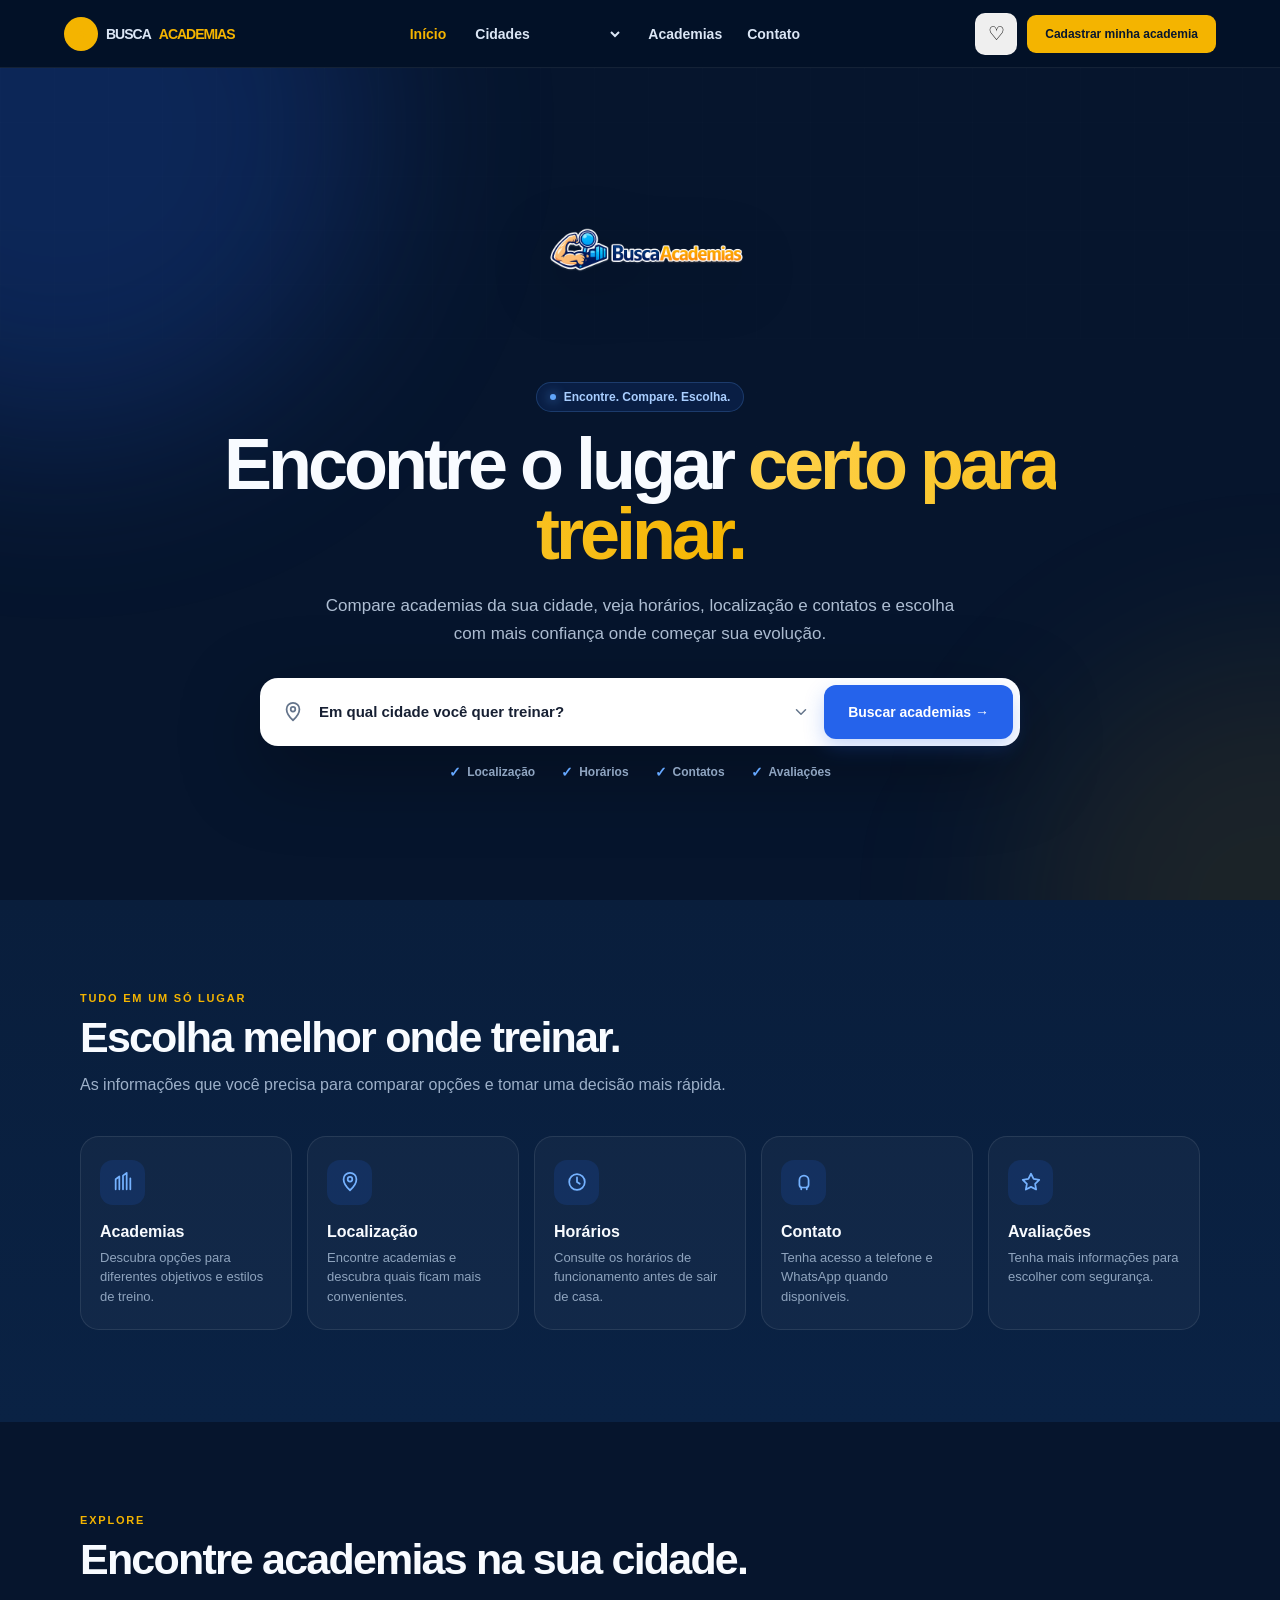
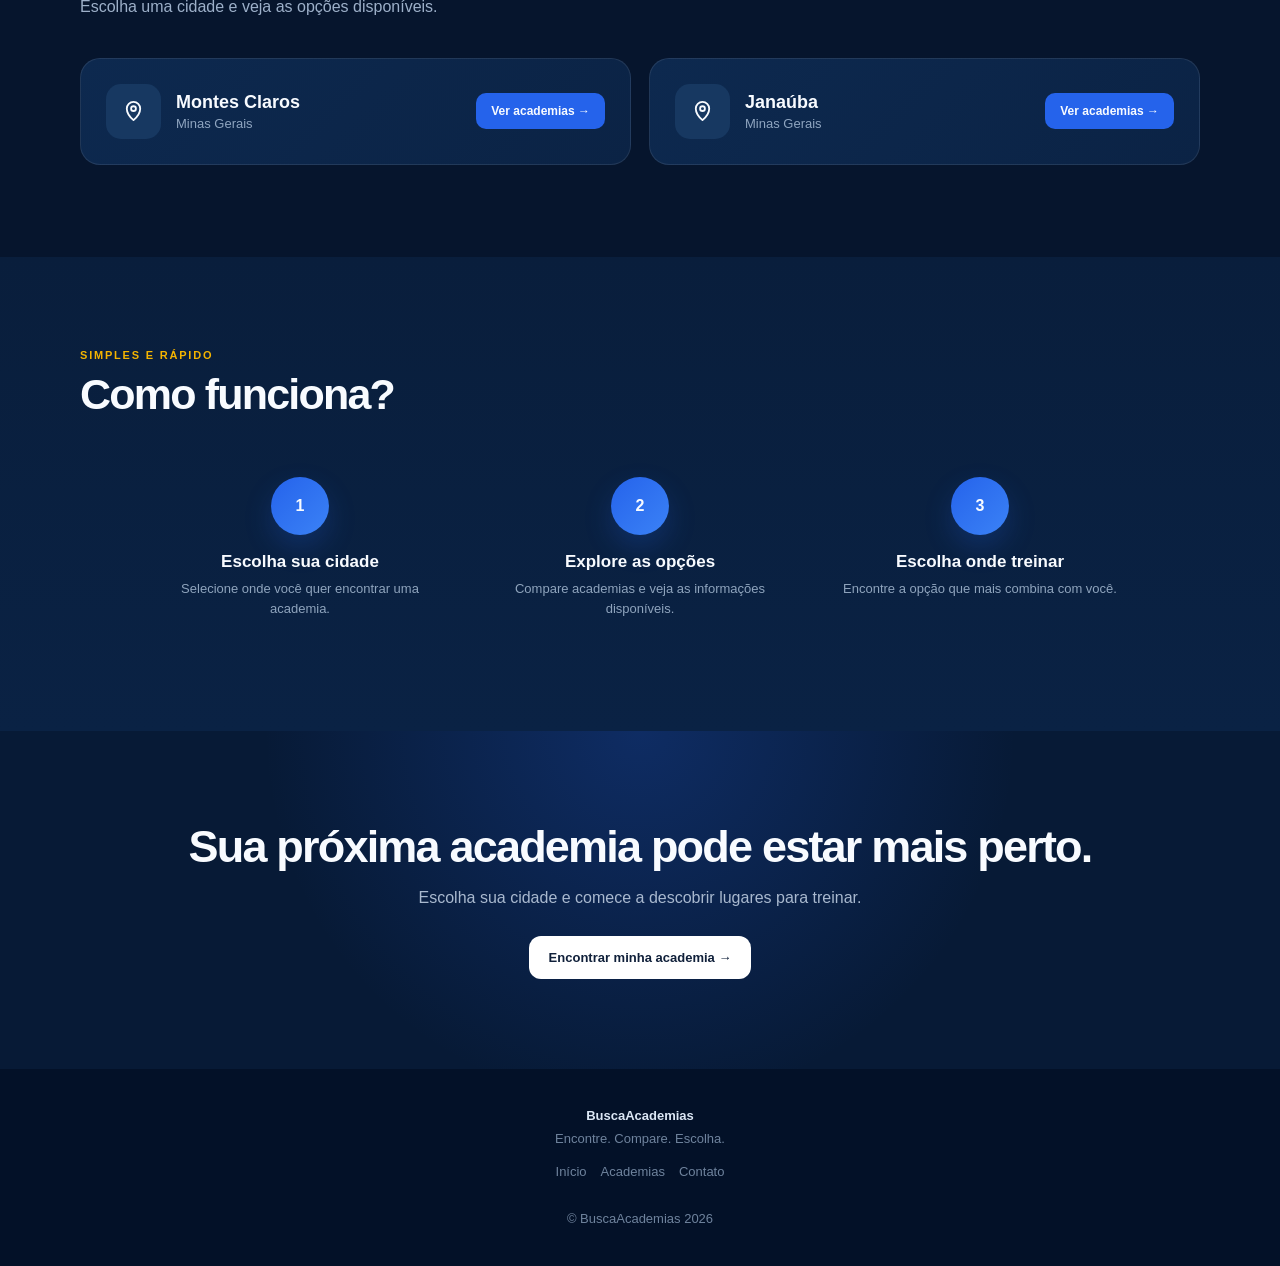
==== commit 5d763022: "Update index.html" ====
--- a/index.html
+++ b/index.html
@@ -4,6 +4,7 @@
 <head>
 <meta charset="UTF-8">
 <meta name="viewport" content="width=device-width, initial-scale=1.0">
+<meta name="theme-color" content="#06152d">
 
 <meta
     name="description"
@@ -241,4 +242,39 @@
 
   <h2>Sua próxima academia pode estar mais perto.</h2>
 
-  <p>Escolha sua cidade e comece a descobrir
+  <p>Escolha sua cidade e comece a descobrir lugares para treinar.</p>
+
+  <a class="ctaBtn" href="#buscar">
+    Encontrar minha academia →
+  </a>
+
+</section>
+
+
+</main>
+
+
+
+<footer>
+
+  <strong>BuscaAcademias</strong>
+  <br>
+  Encontre. Compare. Escolha.
+
+  <nav aria-label="Links do rodapé">
+    <a href="index.html">Início</a>
+    <a href="#academias">Academias</a>
+    <a href="#contato">Contato</a>
+  </nav>
+
+  <br>
+  © BuscaAcademias 2026
+
+</footer>
+
+
+<script src="assets/js/cidades-data.js"></script>
+<script src="assets/js/site.js"></script>
+
+</body>
+</html>
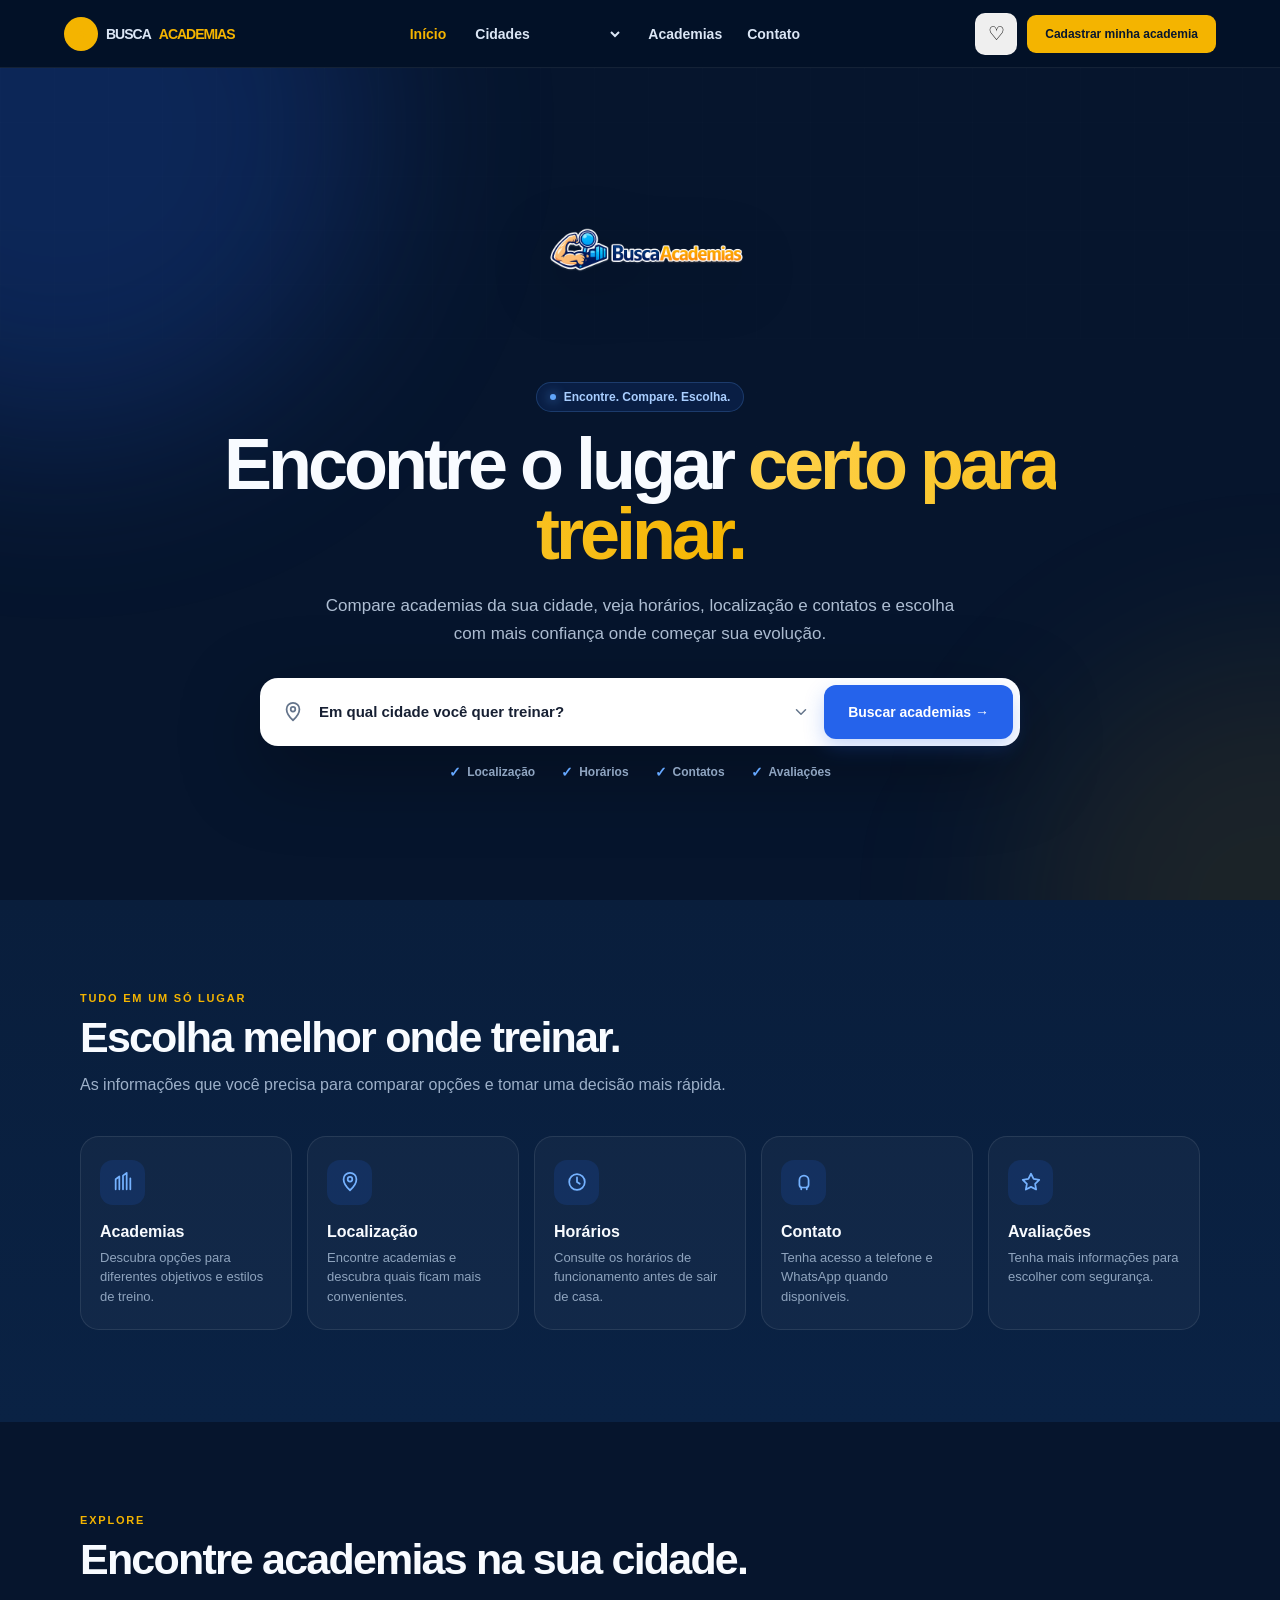
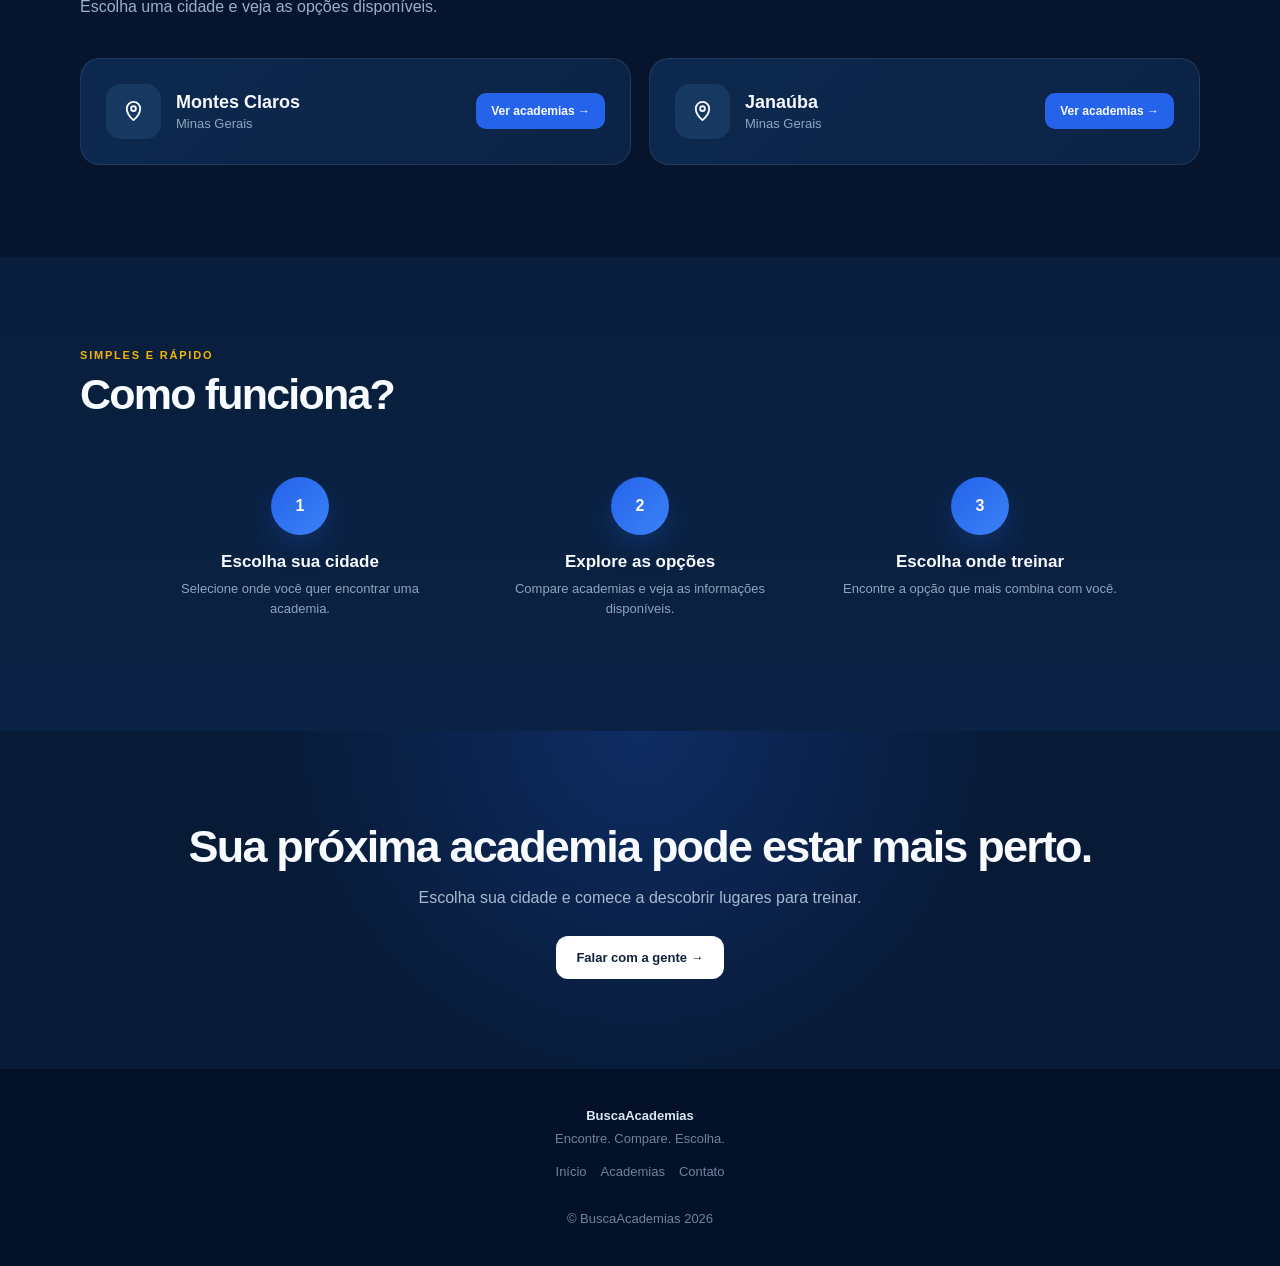
==== commit d32f8e36: "Update index.html" ====
--- a/index.html
+++ b/index.html
@@ -43,7 +43,7 @@
     </li>
 
     <li>
-      <a href="#contato">Contato</a>
+      <a href="contato.html">Contato</a>
     </li>
 
   </ul>
@@ -59,7 +59,7 @@
       ♡
     </button>
 
-    <a href="#contato" class="cadastrar">
+    <a href="contato.html#cadastro" class="cadastrar">
       Cadastrar minha academia
     </a>
 
@@ -244,8 +244,8 @@
 
   <p>Escolha sua cidade e comece a descobrir lugares para treinar.</p>
 
-  <a class="ctaBtn" href="#buscar">
-    Encontrar minha academia →
+  <a class="ctaBtn" href="contato.html">
+    Falar com a gente →
   </a>
 
 </section>
@@ -264,7 +264,7 @@
   <nav aria-label="Links do rodapé">
     <a href="index.html">Início</a>
     <a href="#academias">Academias</a>
-    <a href="#contato">Contato</a>
+    <a href="contato.html">Contato</a>
   </nav>
 
   <br>
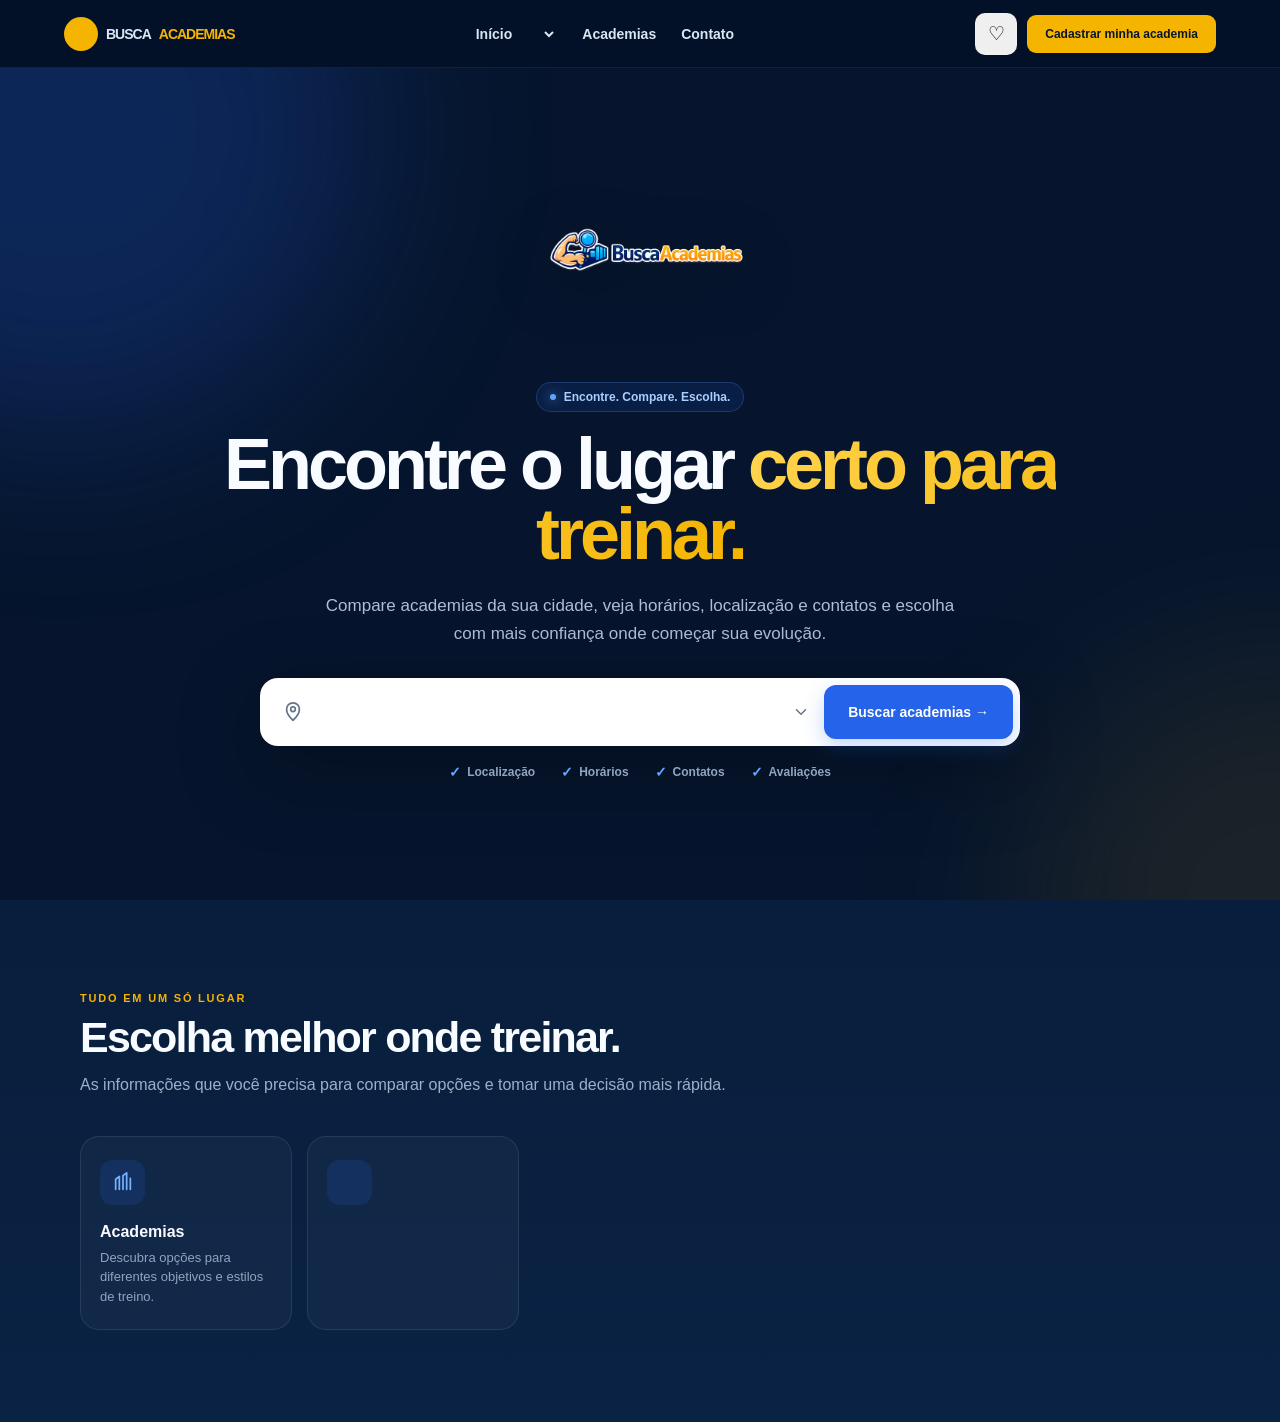
==== commit aab05e4b: "Update index.html" ====
--- a/index.html
+++ b/index.html
@@ -12,6 +12,16 @@
 >
 
 <title>BuscaAcademias | Encontre onde treinar</title>
+
+<link rel="icon" type="image/png" href="favicon-32.png">
+<link rel="apple-touch-icon" href="apple-touch-icon.png">
+
+<meta property="og:type" content="website">
+<meta property="og:title" content="BuscaAcademias | Encontre onde treinar">
+<meta property="og:description" content="Encontre academias na sua cidade. Compare localização, horários, contatos e avaliações.">
+<meta property="og:image" content="https://thiagojuniosalgado345-maker.github.io/BuscaAcademias/og-image.png">
+<meta property="og:url" content="https://thiagojuniosalgado345-maker.github.io/BuscaAcademias/">
+<meta name="twitter:card" content="summary_large_image">
 
 <link rel="stylesheet" href="assets/css/style.css">
 </head>
@@ -149,132 +159,4 @@
     <article class="feature">
       <div class="icon">
         <svg viewBox="0 0 24 24">
-          <path d="M12 21s7-6.2 7-12A7 7 0 0 0 5 9c0 5.8 7 12 7 12Z"/>
-          <circle cx="12" cy="9" r="2.5"/>
-        </svg>
-      </div>
-      <h3>Localização</h3>
-      <p>Encontre academias e descubra quais ficam mais convenientes.</p>
-    </article>
-
-    <article class="feature">
-      <div class="icon">
-        <svg viewBox="0 0 24 24"><circle cx="12" cy="12" r="8.5"/><path d="M12 7v5l3 2"/></svg>
-      </div>
-      <h3>Horários</h3>
-      <p>Consulte os horários de funcionamento antes de sair de casa.</p>
-    </article>
-
-    <article class="feature">
-      <div class="icon">
-        <svg viewBox="0 0 24 24">
-          <path d="M7 10a5 5 0 0 1 10 0v5a3 3 0 0 1-3 3H10a3 3 0 0 1-3-3v-5Z"/>
-          <path d="M9 18v2M15 18v2"/>
-        </svg>
-      </div>
-      <h3>Contato</h3>
-      <p>Tenha acesso a telefone e WhatsApp quando disponíveis.</p>
-    </article>
-
-    <article class="feature">
-      <div class="icon">
-        <svg viewBox="0 0 24 24"><path d="m12 3 2.8 5.7 6.2.9-4.5 4.4 1.1 6.2-5.6-2.9-5.6 2.9 1.1-6.2L3 9.6l6.2-.9L12 3Z"/></svg>
-      </div>
-      <h3>Avaliações</h3>
-      <p>Tenha mais informações para escolher com segurança.</p>
-    </article>
-
-  </div>
-
-</section>
-
-
-
-<section class="section" id="academias">
-
-  <div class="sectionHead">
-    <div class="kicker">Explore</div>
-    <h2>Encontre academias na sua cidade.</h2>
-    <p>Escolha uma cidade e veja as opções disponíveis.</p>
-  </div>
-
-  <div class="cities" id="citiesGrid">
-  </div>
-
-</section>
-
-
-
-<section class="section dark" id="como-funciona">
-
-  <div class="sectionHead">
-    <div class="kicker">Simples e rápido</div>
-    <h2>Como funciona?</h2>
-  </div>
-
-  <div class="steps">
-
-    <article class="step">
-      <div class="number">1</div>
-      <h3>Escolha sua cidade</h3>
-      <p>Selecione onde você quer encontrar uma academia.</p>
-    </article>
-
-    <article class="step">
-      <div class="number">2</div>
-      <h3>Explore as opções</h3>
-      <p>Compare academias e veja as informações disponíveis.</p>
-    </article>
-
-    <article class="step">
-      <div class="number">3</div>
-      <h3>Escolha onde treinar</h3>
-      <p>Encontre a opção que mais combina com você.</p>
-    </article>
-
-  </div>
-
-</section>
-
-
-
-<section class="cta" id="contato">
-
-  <h2>Sua próxima academia pode estar mais perto.</h2>
-
-  <p>Escolha sua cidade e comece a descobrir lugares para treinar.</p>
-
-  <a class="ctaBtn" href="contato.html">
-    Falar com a gente →
-  </a>
-
-</section>
-
-
-</main>
-
-
-
-<footer>
-
-  <strong>BuscaAcademias</strong>
-  <br>
-  Encontre. Compare. Escolha.
-
-  <nav aria-label="Links do rodapé">
-    <a href="index.html">Início</a>
-    <a href="#academias">Academias</a>
-    <a href="contato.html">Contato</a>
-  </nav>
-
-  <br>
-  © BuscaAcademias 2026
-
-</footer>
-
-
-<script src="assets/js/cidades-data.js"></script>
-<script src="assets/js/site.js"></script>
-
-</body>
-</html>
+          <path d="M12 21s7-6.2
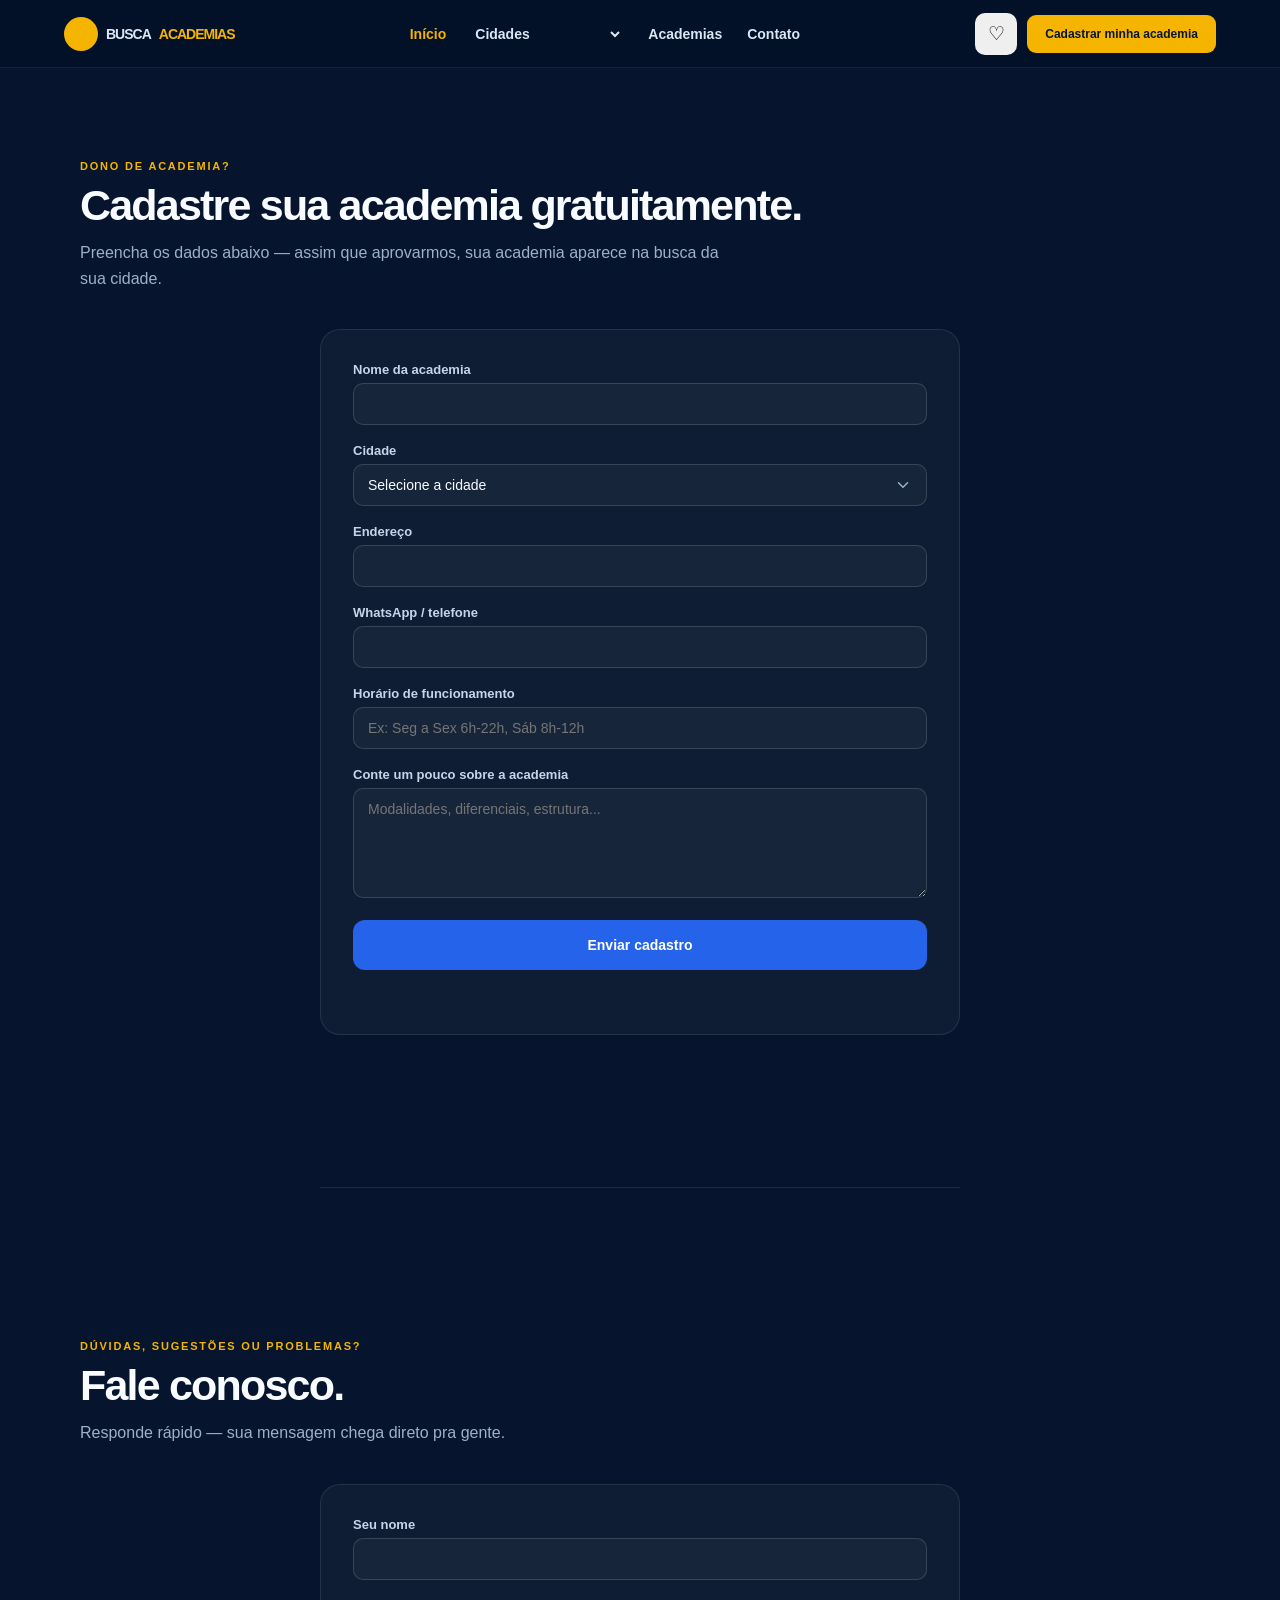
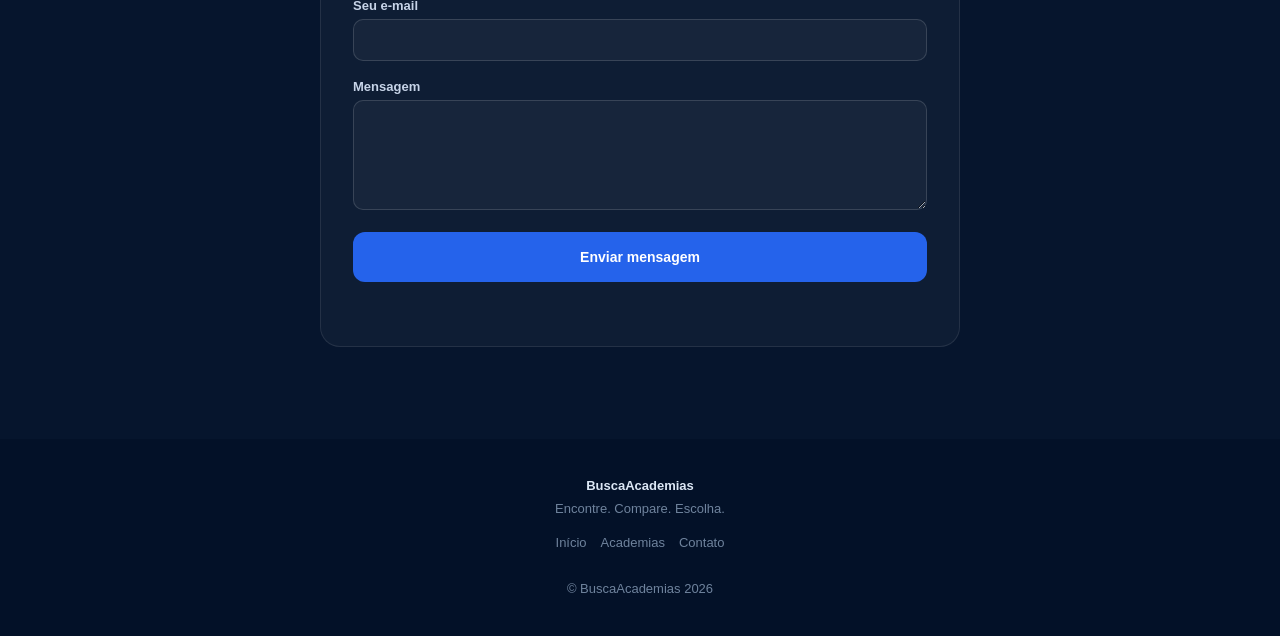
==== commit eb9677c7: "Update index.html" ====
--- a/index.html
+++ b/index.html
@@ -8,22 +8,131 @@
 
 <meta
     name="description"
-    content="Encontre academias na sua cidade. Compare localização, horários, contatos e avaliações."
+    content="Cadastre sua academia ou fale com o BuscaAcademias."
 >
 
-<title>BuscaAcademias | Encontre onde treinar</title>
+<title>Contato e Cadastro | BuscaAcademias</title>
 
 <link rel="icon" type="image/png" href="favicon-32.png">
 <link rel="apple-touch-icon" href="apple-touch-icon.png">
 
 <meta property="og:type" content="website">
-<meta property="og:title" content="BuscaAcademias | Encontre onde treinar">
-<meta property="og:description" content="Encontre academias na sua cidade. Compare localização, horários, contatos e avaliações.">
+<meta property="og:title" content="Contato e Cadastro | BuscaAcademias">
+<meta property="og:description" content="Cadastre sua academia ou fale com o BuscaAcademias.">
 <meta property="og:image" content="https://thiagojuniosalgado345-maker.github.io/BuscaAcademias/og-image.png">
-<meta property="og:url" content="https://thiagojuniosalgado345-maker.github.io/BuscaAcademias/">
+<meta property="og:url" content="https://thiagojuniosalgado345-maker.github.io/BuscaAcademias/contato.html">
 <meta name="twitter:card" content="summary_large_image">
 
 <link rel="stylesheet" href="assets/css/style.css">
+
+<style>
+  .formCard{
+    max-width:640px;
+    margin:0 auto;
+    background:rgba(255,255,255,.035);
+    border:1px solid var(--line);
+    border-radius:20px;
+    padding:32px;
+  }
+
+  .formGroup{
+    margin-bottom:18px;
+    text-align:left;
+  }
+
+  .formGroup label{
+    display:block;
+    margin-bottom:6px;
+    font-size:13px;
+    font-weight:700;
+    color:#c7d4e8;
+  }
+
+  .formGroup input,
+  .formGroup textarea,
+  .formGroup select{
+    width:100%;
+    padding:12px 14px;
+    border-radius:10px;
+    border:1px solid rgba(255,255,255,.14);
+    background:rgba(255,255,255,.04);
+    color:var(--text);
+    font-size:14px;
+  }
+
+  .formGroup select{
+    appearance:none;
+    background-image:
+      url("data:image/svg+xml,%3Csvg xmlns='http://www.w3.org/2000/svg' width='18' height='18' viewBox='0 0 24 24' fill='none' stroke='%239db0c9' stroke-width='2' stroke-linecap='round' stroke-linejoin='round'%3E%3Cpath d='m6 9 6 6 6-6'/%3E%3C/svg%3E");
+    background-repeat:no-repeat;
+    background-position:right 14px center;
+  }
+
+  .formGroup select option{
+    color:#111;
+    background:#fff;
+  }
+
+  .formGroup textarea{
+    min-height:110px;
+    resize:vertical;
+    font-family:inherit;
+  }
+
+  .formGroup input:focus,
+  .formGroup textarea:focus,
+  .formGroup select:focus{
+    outline:2px solid rgba(96,165,250,.55);
+    outline-offset:1px;
+  }
+
+  .formSubmitBtn{
+    width:100%;
+    height:50px;
+    border:0;
+    border-radius:12px;
+    background:var(--blue);
+    color:#fff;
+    font-weight:850;
+    font-size:14px;
+    transition:.2s;
+  }
+
+  .formSubmitBtn:hover{
+    background:var(--blue2);
+  }
+
+  .formSubmitBtn:disabled{
+    opacity:.6;
+    cursor:default;
+  }
+
+  .formFeedback{
+    margin-top:14px;
+    font-size:13px;
+    font-weight:700;
+    min-height:18px;
+  }
+
+  .formFeedback.enviando{
+    color:#8fa5c1;
+  }
+
+  .formFeedback.sucesso{
+    color:#4ade80;
+  }
+
+  .formFeedback.erro{
+    color:#f87171;
+  }
+
+  .formasSeparador{
+    max-width:640px;
+    margin:60px auto;
+    border:none;
+    border-top:1px solid var(--line);
+  }
+</style>
 </head>
 
 
@@ -49,7 +158,7 @@
     </li>
 
     <li>
-      <a href="#academias">Academias</a>
+      <a href="index.html#academias">Academias</a>
     </li>
 
     <li>
@@ -63,7 +172,7 @@
     <button
       type="button"
       class="favoritoMenu"
-      aria-label="Favoritar esta cidade"
+      aria-label="Favoritar esta página"
       onclick="alternarFavorito()"
     >
       ♡
@@ -82,81 +191,125 @@
 <main>
 
 
-<section class="hero" id="buscar">
-
-  <div class="gridGlow"></div>
-
-  <div class="heroContent">
-
-    <div class="logoCentral">
-      <img src="logo.png" alt="BuscaAcademias">
-    </div>
-
-    <div class="badge">
-      <i></i>
-      Encontre. Compare. Escolha.
-    </div>
-
-    <h1>
-      Encontre o lugar
-      <span>certo para treinar.</span>
-    </h1>
-
-    <p class="heroText">
-      Compare academias da sua cidade, veja horários, localização
-      e contatos e escolha com mais confiança onde começar sua evolução.
-    </p>
-
-    <div class="searchBox">
-
-      <div class="searchIcon" aria-hidden="true">
-        <svg viewBox="0 0 24 24">
-          <path d="M12 21s7-6.2 7-12A7 7 0 0 0 5 9c0 5.8 7 12 7 12Z"/>
-          <circle cx="12" cy="9" r="2.5"/>
-        </svg>
-      </div>
-
-      <select id="cidadePrincipal" aria-label="Escolha sua cidade">
+<section class="section" id="cadastro">
+
+  <div class="sectionHead">
+    <div class="kicker">Dono de academia?</div>
+    <h2>Cadastre sua academia gratuitamente.</h2>
+    <p>Preencha os dados abaixo — assim que aprovarmos, sua academia aparece na busca da sua cidade.</p>
+  </div>
+
+  <form
+    class="formCard"
+    data-formspree-endpoint="https://formspree.io/f/xnpqzegp"
+    onsubmit="handleFormSubmit(event, this)"
+  >
+
+    <div class="formGroup">
+      <label for="nomeAcademia">Nome da academia</label>
+      <input type="text" id="nomeAcademia" name="Nome da academia" required>
+    </div>
+
+    <div class="formGroup">
+      <label for="cidadeCadastro">Cidade</label>
+      <select id="cidadeCadastro" name="Cidade" required>
       </select>
-
-      <button class="searchBtn" onclick="buscarAcademias()">
-        Buscar academias →
-      </button>
-
-    </div>
-
-    <div class="trust">
-      <span><b>✓</b> Localização</span>
-      <span><b>✓</b> Horários</span>
-      <span><b>✓</b> Contatos</span>
-      <span><b>✓</b> Avaliações</span>
-    </div>
-
+    </div>
+
+    <div class="formGroup">
+      <label for="enderecoAcademia">Endereço</label>
+      <input type="text" id="enderecoAcademia" name="Endereço" required>
+    </div>
+
+    <div class="formGroup">
+      <label for="whatsappAcademia">WhatsApp / telefone</label>
+      <input type="tel" id="whatsappAcademia" name="WhatsApp" required>
+    </div>
+
+    <div class="formGroup">
+      <label for="horarioAcademia">Horário de funcionamento</label>
+      <input type="text" id="horarioAcademia" name="Horário" placeholder="Ex: Seg a Sex 6h-22h, Sáb 8h-12h">
+    </div>
+
+    <div class="formGroup">
+      <label for="descricaoAcademia">Conte um pouco sobre a academia</label>
+      <textarea id="descricaoAcademia" name="Descrição" placeholder="Modalidades, diferenciais, estrutura..."></textarea>
+    </div>
+
+    <button type="submit" class="formSubmitBtn">Enviar cadastro</button>
+
+    <p class="formFeedback"></p>
+
+  </form>
+
+</section>
+
+
+<hr class="formasSeparador">
+
+
+<section class="section" id="fale-conosco">
+
+  <div class="sectionHead">
+    <div class="kicker">Dúvidas, sugestões ou problemas?</div>
+    <h2>Fale conosco.</h2>
+    <p>Responde rápido — sua mensagem chega direto pra gente.</p>
   </div>
 
+  <form
+    class="formCard"
+    data-formspree-endpoint="https://formspree.io/f/mljelqpp"
+    onsubmit="handleFormSubmit(event, this)"
+  >
+
+    <div class="formGroup">
+      <label for="nomeContato">Seu nome</label>
+      <input type="text" id="nomeContato" name="Nome" required>
+    </div>
+
+    <div class="formGroup">
+      <label for="emailContato">Seu e-mail</label>
+      <input type="email" id="emailContato" name="E-mail" required>
+    </div>
+
+    <div class="formGroup">
+      <label for="mensagemContato">Mensagem</label>
+      <textarea id="mensagemContato" name="Mensagem" required></textarea>
+    </div>
+
+    <button type="submit" class="formSubmitBtn">Enviar mensagem</button>
+
+    <p class="formFeedback"></p>
+
+  </form>
+
 </section>
 
 
-
-<section class="section dark">
-
-  <div class="sectionHead">
-    <div class="kicker">Tudo em um só lugar</div>
-    <h2>Escolha melhor onde treinar.</h2>
-    <p>As informações que você precisa para comparar opções e tomar uma decisão mais rápida.</p>
-  </div>
-
-  <div class="features">
-
-    <article class="feature">
-      <div class="icon">
-        <svg viewBox="0 0 24 24"><path d="M4 20V9l4-3v14M12 20V5l4-3v18M20 20V8"/></svg>
-      </div>
-      <h3>Academias</h3>
-      <p>Descubra opções para diferentes objetivos e estilos de treino.</p>
-    </article>
-
-    <article class="feature">
-      <div class="icon">
-        <svg viewBox="0 0 24 24">
-          <path d="M12 21s7-6.2
+</main>
+
+
+
+<footer>
+
+  <strong>BuscaAcademias</strong>
+  <br>
+  Encontre. Compare. Escolha.
+
+  <nav aria-label="Links do rodapé">
+    <a href="index.html">Início</a>
+    <a href="index.html#academias">Academias</a>
+    <a href="contato.html">Contato</a>
+  </nav>
+
+  <br>
+  © BuscaAcademias 2026
+
+</footer>
+
+
+<script src="assets/js/cidades-data.js"></script>
+<script src="assets/js/site.js"></script>
+
+</body>
+</html>
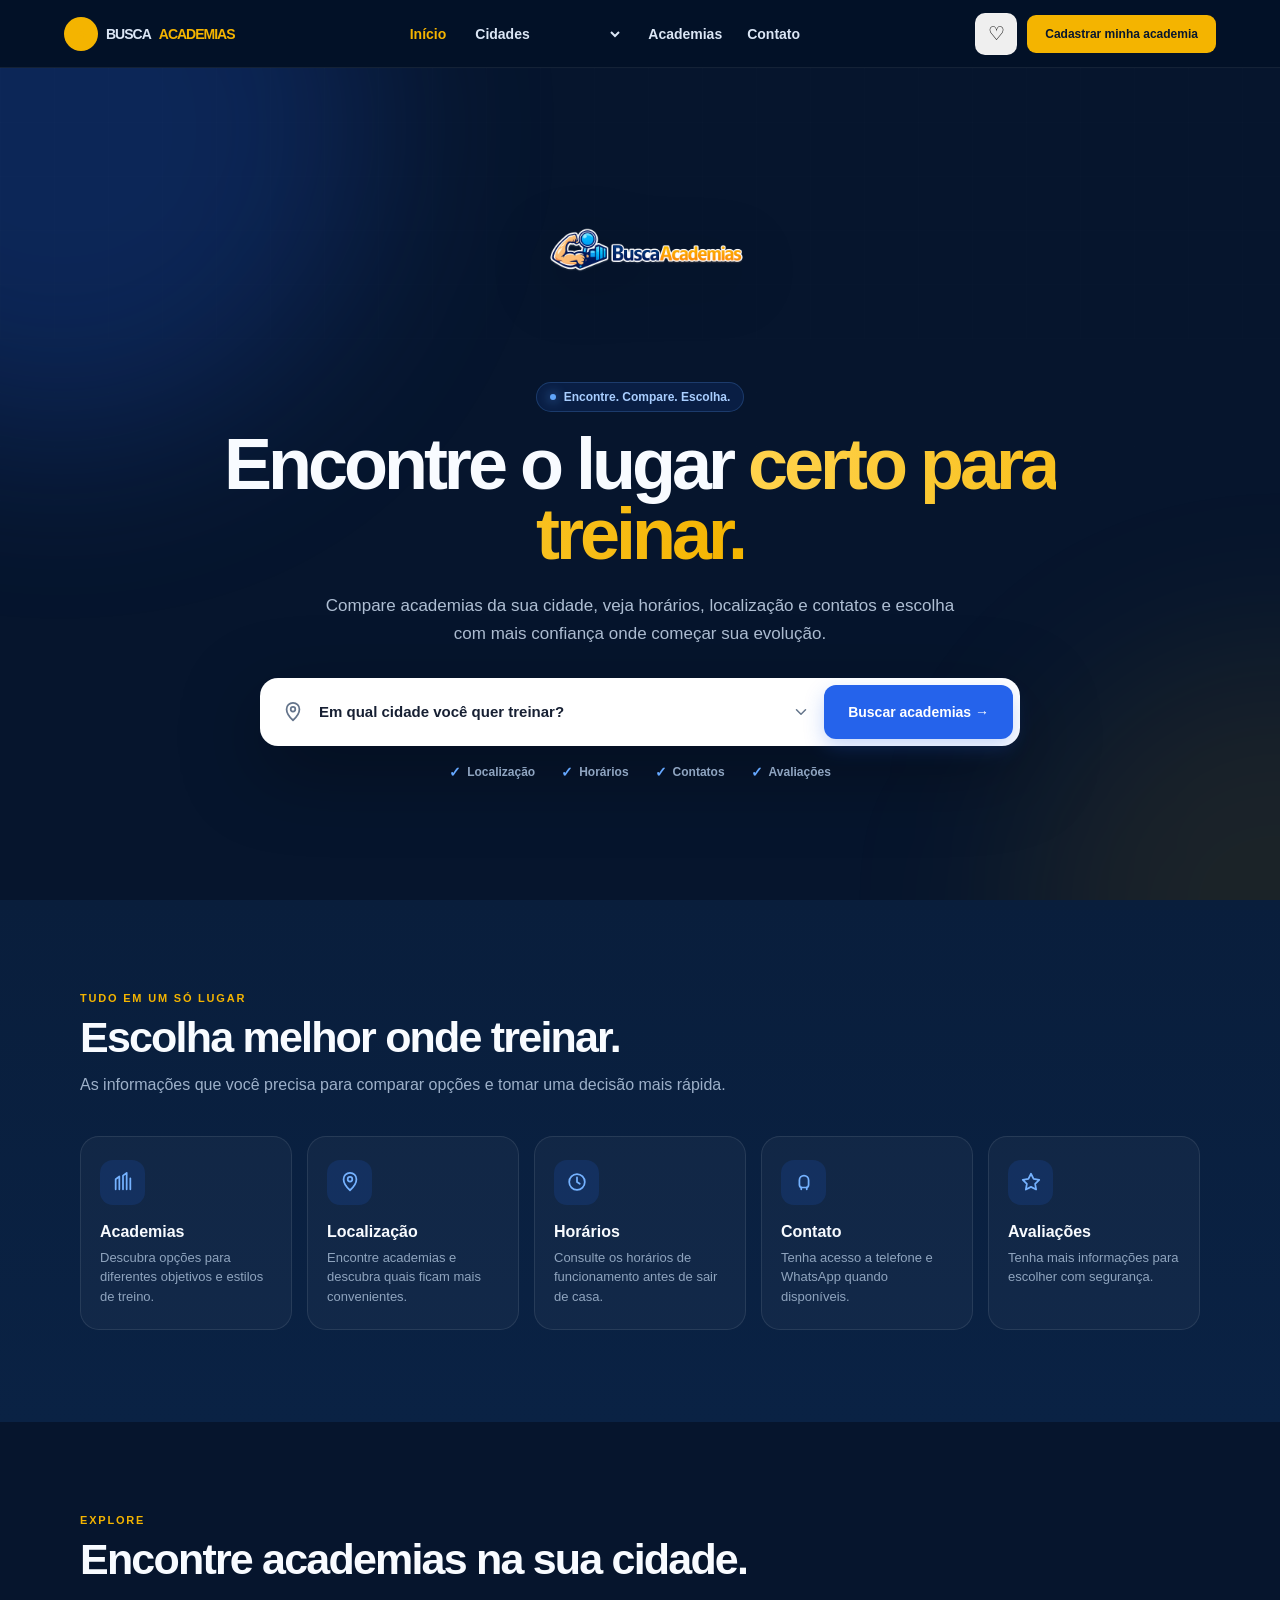
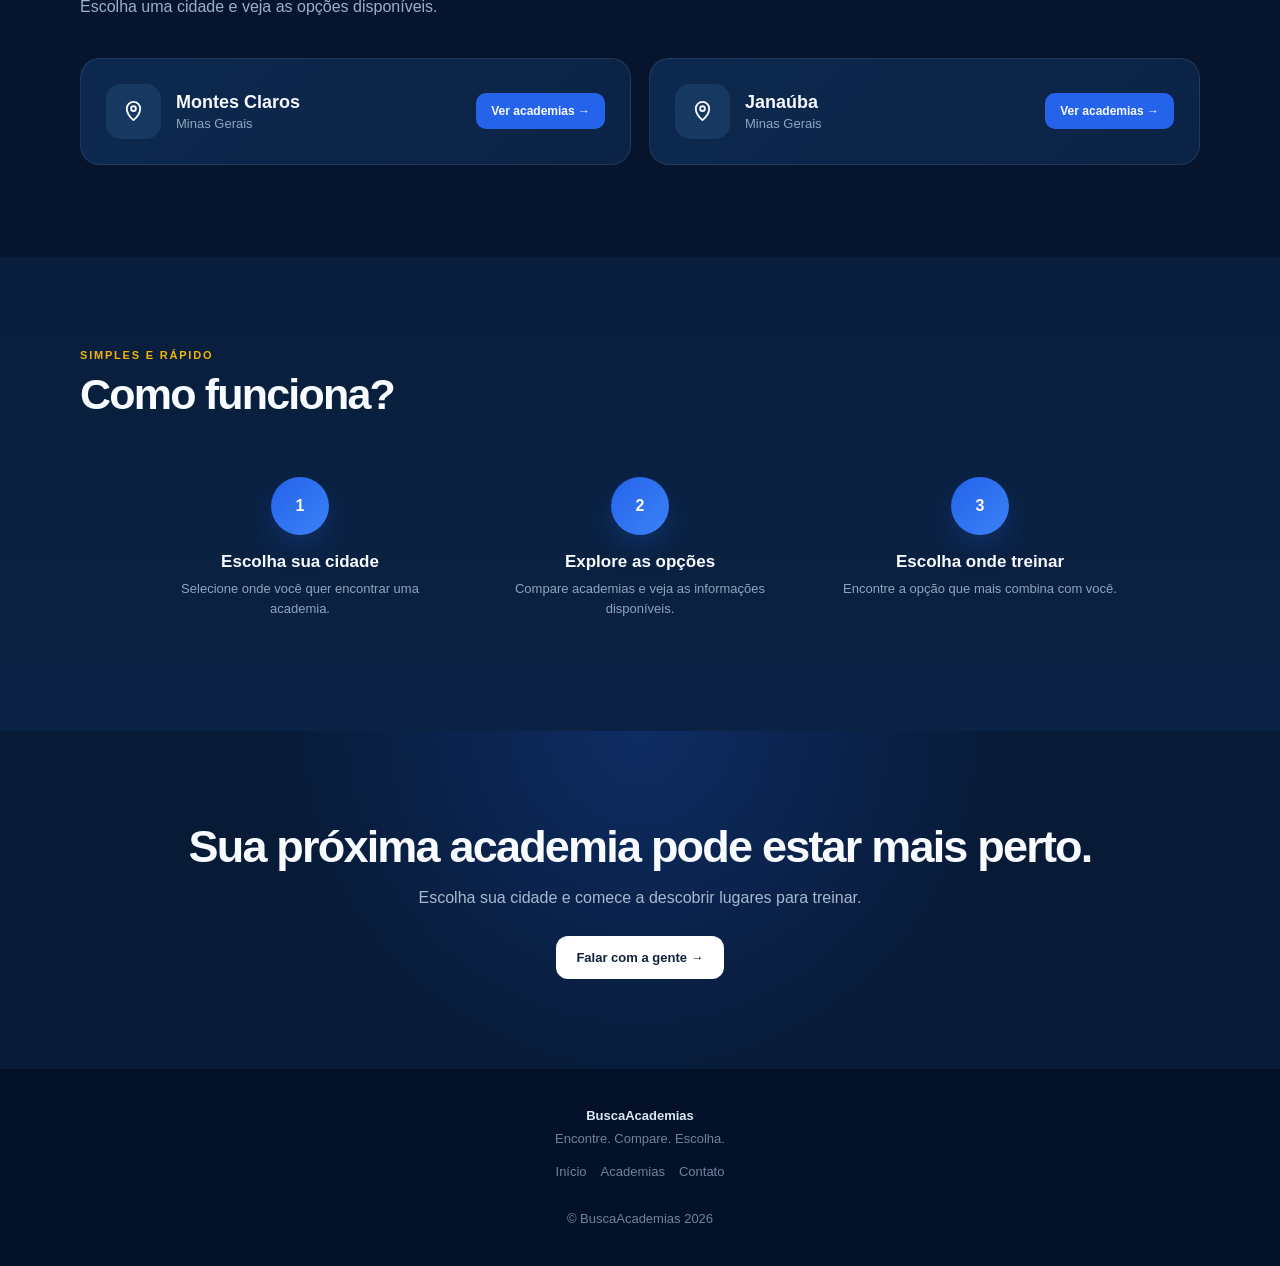
==== commit d7d9a554: "Update index.html" ====
--- a/index.html
+++ b/index.html
@@ -8,131 +8,22 @@
 
 <meta
     name="description"
-    content="Cadastre sua academia ou fale com o BuscaAcademias."
+    content="Encontre academias na sua cidade. Compare localização, horários, contatos e avaliações."
 >
 
-<title>Contato e Cadastro | BuscaAcademias</title>
+<title>BuscaAcademias | Encontre onde treinar</title>
 
 <link rel="icon" type="image/png" href="favicon-32.png">
 <link rel="apple-touch-icon" href="apple-touch-icon.png">
 
 <meta property="og:type" content="website">
-<meta property="og:title" content="Contato e Cadastro | BuscaAcademias">
-<meta property="og:description" content="Cadastre sua academia ou fale com o BuscaAcademias.">
+<meta property="og:title" content="BuscaAcademias | Encontre onde treinar">
+<meta property="og:description" content="Encontre academias na sua cidade. Compare localização, horários, contatos e avaliações.">
 <meta property="og:image" content="https://thiagojuniosalgado345-maker.github.io/BuscaAcademias/og-image.png">
-<meta property="og:url" content="https://thiagojuniosalgado345-maker.github.io/BuscaAcademias/contato.html">
+<meta property="og:url" content="https://thiagojuniosalgado345-maker.github.io/BuscaAcademias/">
 <meta name="twitter:card" content="summary_large_image">
 
 <link rel="stylesheet" href="assets/css/style.css">
-
-<style>
-  .formCard{
-    max-width:640px;
-    margin:0 auto;
-    background:rgba(255,255,255,.035);
-    border:1px solid var(--line);
-    border-radius:20px;
-    padding:32px;
-  }
-
-  .formGroup{
-    margin-bottom:18px;
-    text-align:left;
-  }
-
-  .formGroup label{
-    display:block;
-    margin-bottom:6px;
-    font-size:13px;
-    font-weight:700;
-    color:#c7d4e8;
-  }
-
-  .formGroup input,
-  .formGroup textarea,
-  .formGroup select{
-    width:100%;
-    padding:12px 14px;
-    border-radius:10px;
-    border:1px solid rgba(255,255,255,.14);
-    background:rgba(255,255,255,.04);
-    color:var(--text);
-    font-size:14px;
-  }
-
-  .formGroup select{
-    appearance:none;
-    background-image:
-      url("data:image/svg+xml,%3Csvg xmlns='http://www.w3.org/2000/svg' width='18' height='18' viewBox='0 0 24 24' fill='none' stroke='%239db0c9' stroke-width='2' stroke-linecap='round' stroke-linejoin='round'%3E%3Cpath d='m6 9 6 6 6-6'/%3E%3C/svg%3E");
-    background-repeat:no-repeat;
-    background-position:right 14px center;
-  }
-
-  .formGroup select option{
-    color:#111;
-    background:#fff;
-  }
-
-  .formGroup textarea{
-    min-height:110px;
-    resize:vertical;
-    font-family:inherit;
-  }
-
-  .formGroup input:focus,
-  .formGroup textarea:focus,
-  .formGroup select:focus{
-    outline:2px solid rgba(96,165,250,.55);
-    outline-offset:1px;
-  }
-
-  .formSubmitBtn{
-    width:100%;
-    height:50px;
-    border:0;
-    border-radius:12px;
-    background:var(--blue);
-    color:#fff;
-    font-weight:850;
-    font-size:14px;
-    transition:.2s;
-  }
-
-  .formSubmitBtn:hover{
-    background:var(--blue2);
-  }
-
-  .formSubmitBtn:disabled{
-    opacity:.6;
-    cursor:default;
-  }
-
-  .formFeedback{
-    margin-top:14px;
-    font-size:13px;
-    font-weight:700;
-    min-height:18px;
-  }
-
-  .formFeedback.enviando{
-    color:#8fa5c1;
-  }
-
-  .formFeedback.sucesso{
-    color:#4ade80;
-  }
-
-  .formFeedback.erro{
-    color:#f87171;
-  }
-
-  .formasSeparador{
-    max-width:640px;
-    margin:60px auto;
-    border:none;
-    border-top:1px solid var(--line);
-  }
-</style>
 </head>
 
 
@@ -158,7 +49,7 @@
     </li>
 
     <li>
-      <a href="index.html#academias">Academias</a>
+      <a href="#academias">Academias</a>
     </li>
 
     <li>
@@ -172,7 +63,7 @@
     <button
       type="button"
       class="favoritoMenu"
-      aria-label="Favoritar esta página"
+      aria-label="Favoritar esta cidade"
       onclick="alternarFavorito()"
     >
       ♡
@@ -191,97 +82,181 @@
 <main>
 
 
-<section class="section" id="cadastro">
+<section class="hero" id="buscar">
+
+  <div class="gridGlow"></div>
+
+  <div class="heroContent">
+
+    <div class="logoCentral">
+      <img src="logo.png" alt="BuscaAcademias">
+    </div>
+
+    <div class="badge">
+      <i></i>
+      Encontre. Compare. Escolha.
+    </div>
+
+    <h1>
+      Encontre o lugar
+      <span>certo para treinar.</span>
+    </h1>
+
+    <p class="heroText">
+      Compare academias da sua cidade, veja horários, localização
+      e contatos e escolha com mais confiança onde começar sua evolução.
+    </p>
+
+    <div class="searchBox">
+
+      <div class="searchIcon" aria-hidden="true">
+        <svg viewBox="0 0 24 24">
+          <path d="M12 21s7-6.2 7-12A7 7 0 0 0 5 9c0 5.8 7 12 7 12Z"/>
+          <circle cx="12" cy="9" r="2.5"/>
+        </svg>
+      </div>
+
+      <select id="cidadePrincipal" aria-label="Escolha sua cidade">
+      </select>
+
+      <button class="searchBtn" onclick="buscarAcademias()">
+        Buscar academias →
+      </button>
+
+    </div>
+
+    <div class="trust">
+      <span><b>✓</b> Localização</span>
+      <span><b>✓</b> Horários</span>
+      <span><b>✓</b> Contatos</span>
+      <span><b>✓</b> Avaliações</span>
+    </div>
+
+  </div>
+
+</section>
+
+
+
+<section class="section dark">
 
   <div class="sectionHead">
-    <div class="kicker">Dono de academia?</div>
-    <h2>Cadastre sua academia gratuitamente.</h2>
-    <p>Preencha os dados abaixo — assim que aprovarmos, sua academia aparece na busca da sua cidade.</p>
-  </div>
-
-  <form
-    class="formCard"
-    data-formspree-endpoint="https://formspree.io/f/xnpqzegp"
-    onsubmit="handleFormSubmit(event, this)"
-  >
-
-    <div class="formGroup">
-      <label for="nomeAcademia">Nome da academia</label>
-      <input type="text" id="nomeAcademia" name="Nome da academia" required>
-    </div>
-
-    <div class="formGroup">
-      <label for="cidadeCadastro">Cidade</label>
-      <select id="cidadeCadastro" name="Cidade" required>
-      </select>
-    </div>
-
-    <div class="formGroup">
-      <label for="enderecoAcademia">Endereço</label>
-      <input type="text" id="enderecoAcademia" name="Endereço" required>
-    </div>
-
-    <div class="formGroup">
-      <label for="whatsappAcademia">WhatsApp / telefone</label>
-      <input type="tel" id="whatsappAcademia" name="WhatsApp" required>
-    </div>
-
-    <div class="formGroup">
-      <label for="horarioAcademia">Horário de funcionamento</label>
-      <input type="text" id="horarioAcademia" name="Horário" placeholder="Ex: Seg a Sex 6h-22h, Sáb 8h-12h">
-    </div>
-
-    <div class="formGroup">
-      <label for="descricaoAcademia">Conte um pouco sobre a academia</label>
-      <textarea id="descricaoAcademia" name="Descrição" placeholder="Modalidades, diferenciais, estrutura..."></textarea>
-    </div>
-
-    <button type="submit" class="formSubmitBtn">Enviar cadastro</button>
-
-    <p class="formFeedback"></p>
-
-  </form>
-
-</section>
-
-
-<hr class="formasSeparador">
-
-
-<section class="section" id="fale-conosco">
+    <div class="kicker">Tudo em um só lugar</div>
+    <h2>Escolha melhor onde treinar.</h2>
+    <p>As informações que você precisa para comparar opções e tomar uma decisão mais rápida.</p>
+  </div>
+
+  <div class="features">
+
+    <article class="feature">
+      <div class="icon">
+        <svg viewBox="0 0 24 24"><path d="M4 20V9l4-3v14M12 20V5l4-3v18M20 20V8"/></svg>
+      </div>
+      <h3>Academias</h3>
+      <p>Descubra opções para diferentes objetivos e estilos de treino.</p>
+    </article>
+
+    <article class="feature">
+      <div class="icon">
+        <svg viewBox="0 0 24 24">
+          <path d="M12 21s7-6.2 7-12A7 7 0 0 0 5 9c0 5.8 7 12 7 12Z"/>
+          <circle cx="12" cy="9" r="2.5"/>
+        </svg>
+      </div>
+      <h3>Localização</h3>
+      <p>Encontre academias e descubra quais ficam mais convenientes.</p>
+    </article>
+
+    <article class="feature">
+      <div class="icon">
+        <svg viewBox="0 0 24 24"><circle cx="12" cy="12" r="8.5"/><path d="M12 7v5l3 2"/></svg>
+      </div>
+      <h3>Horários</h3>
+      <p>Consulte os horários de funcionamento antes de sair de casa.</p>
+    </article>
+
+    <article class="feature">
+      <div class="icon">
+        <svg viewBox="0 0 24 24">
+          <path d="M7 10a5 5 0 0 1 10 0v5a3 3 0 0 1-3 3H10a3 3 0 0 1-3-3v-5Z"/>
+          <path d="M9 18v2M15 18v2"/>
+        </svg>
+      </div>
+      <h3>Contato</h3>
+      <p>Tenha acesso a telefone e WhatsApp quando disponíveis.</p>
+    </article>
+
+    <article class="feature">
+      <div class="icon">
+        <svg viewBox="0 0 24 24"><path d="m12 3 2.8 5.7 6.2.9-4.5 4.4 1.1 6.2-5.6-2.9-5.6 2.9 1.1-6.2L3 9.6l6.2-.9L12 3Z"/></svg>
+      </div>
+      <h3>Avaliações</h3>
+      <p>Tenha mais informações para escolher com segurança.</p>
+    </article>
+
+  </div>
+
+</section>
+
+
+
+<section class="section" id="academias">
 
   <div class="sectionHead">
-    <div class="kicker">Dúvidas, sugestões ou problemas?</div>
-    <h2>Fale conosco.</h2>
-    <p>Responde rápido — sua mensagem chega direto pra gente.</p>
-  </div>
-
-  <form
-    class="formCard"
-    data-formspree-endpoint="https://formspree.io/f/mljelqpp"
-    onsubmit="handleFormSubmit(event, this)"
-  >
-
-    <div class="formGroup">
-      <label for="nomeContato">Seu nome</label>
-      <input type="text" id="nomeContato" name="Nome" required>
-    </div>
-
-    <div class="formGroup">
-      <label for="emailContato">Seu e-mail</label>
-      <input type="email" id="emailContato" name="E-mail" required>
-    </div>
-
-    <div class="formGroup">
-      <label for="mensagemContato">Mensagem</label>
-      <textarea id="mensagemContato" name="Mensagem" required></textarea>
-    </div>
-
-    <button type="submit" class="formSubmitBtn">Enviar mensagem</button>
-
-    <p class="formFeedback"></p>
-
-  </form>
+    <div class="kicker">Explore</div>
+    <h2>Encontre academias na sua cidade.</h2>
+    <p>Escolha uma cidade e veja as opções disponíveis.</p>
+  </div>
+
+  <div class="cities" id="citiesGrid">
+  </div>
+
+</section>
+
+
+
+<section class="section dark" id="como-funciona">
+
+  <div class="sectionHead">
+    <div class="kicker">Simples e rápido</div>
+    <h2>Como funciona?</h2>
+  </div>
+
+  <div class="steps">
+
+    <article class="step">
+      <div class="number">1</div>
+      <h3>Escolha sua cidade</h3>
+      <p>Selecione onde você quer encontrar uma academia.</p>
+    </article>
+
+    <article class="step">
+      <div class="number">2</div>
+      <h3>Explore as opções</h3>
+      <p>Compare academias e veja as informações disponíveis.</p>
+    </article>
+
+    <article class="step">
+      <div class="number">3</div>
+      <h3>Escolha onde treinar</h3>
+      <p>Encontre a opção que mais combina com você.</p>
+    </article>
+
+  </div>
+
+</section>
+
+
+
+<section class="cta" id="contato">
+
+  <h2>Sua próxima academia pode estar mais perto.</h2>
+
+  <p>Escolha sua cidade e comece a descobrir lugares para treinar.</p>
+
+  <a class="ctaBtn" href="contato.html">
+    Falar com a gente →
+  </a>
 
 </section>
 
@@ -298,7 +273,7 @@
 
   <nav aria-label="Links do rodapé">
     <a href="index.html">Início</a>
-    <a href="index.html#academias">Academias</a>
+    <a href="#academias">Academias</a>
     <a href="contato.html">Contato</a>
   </nav>
 
